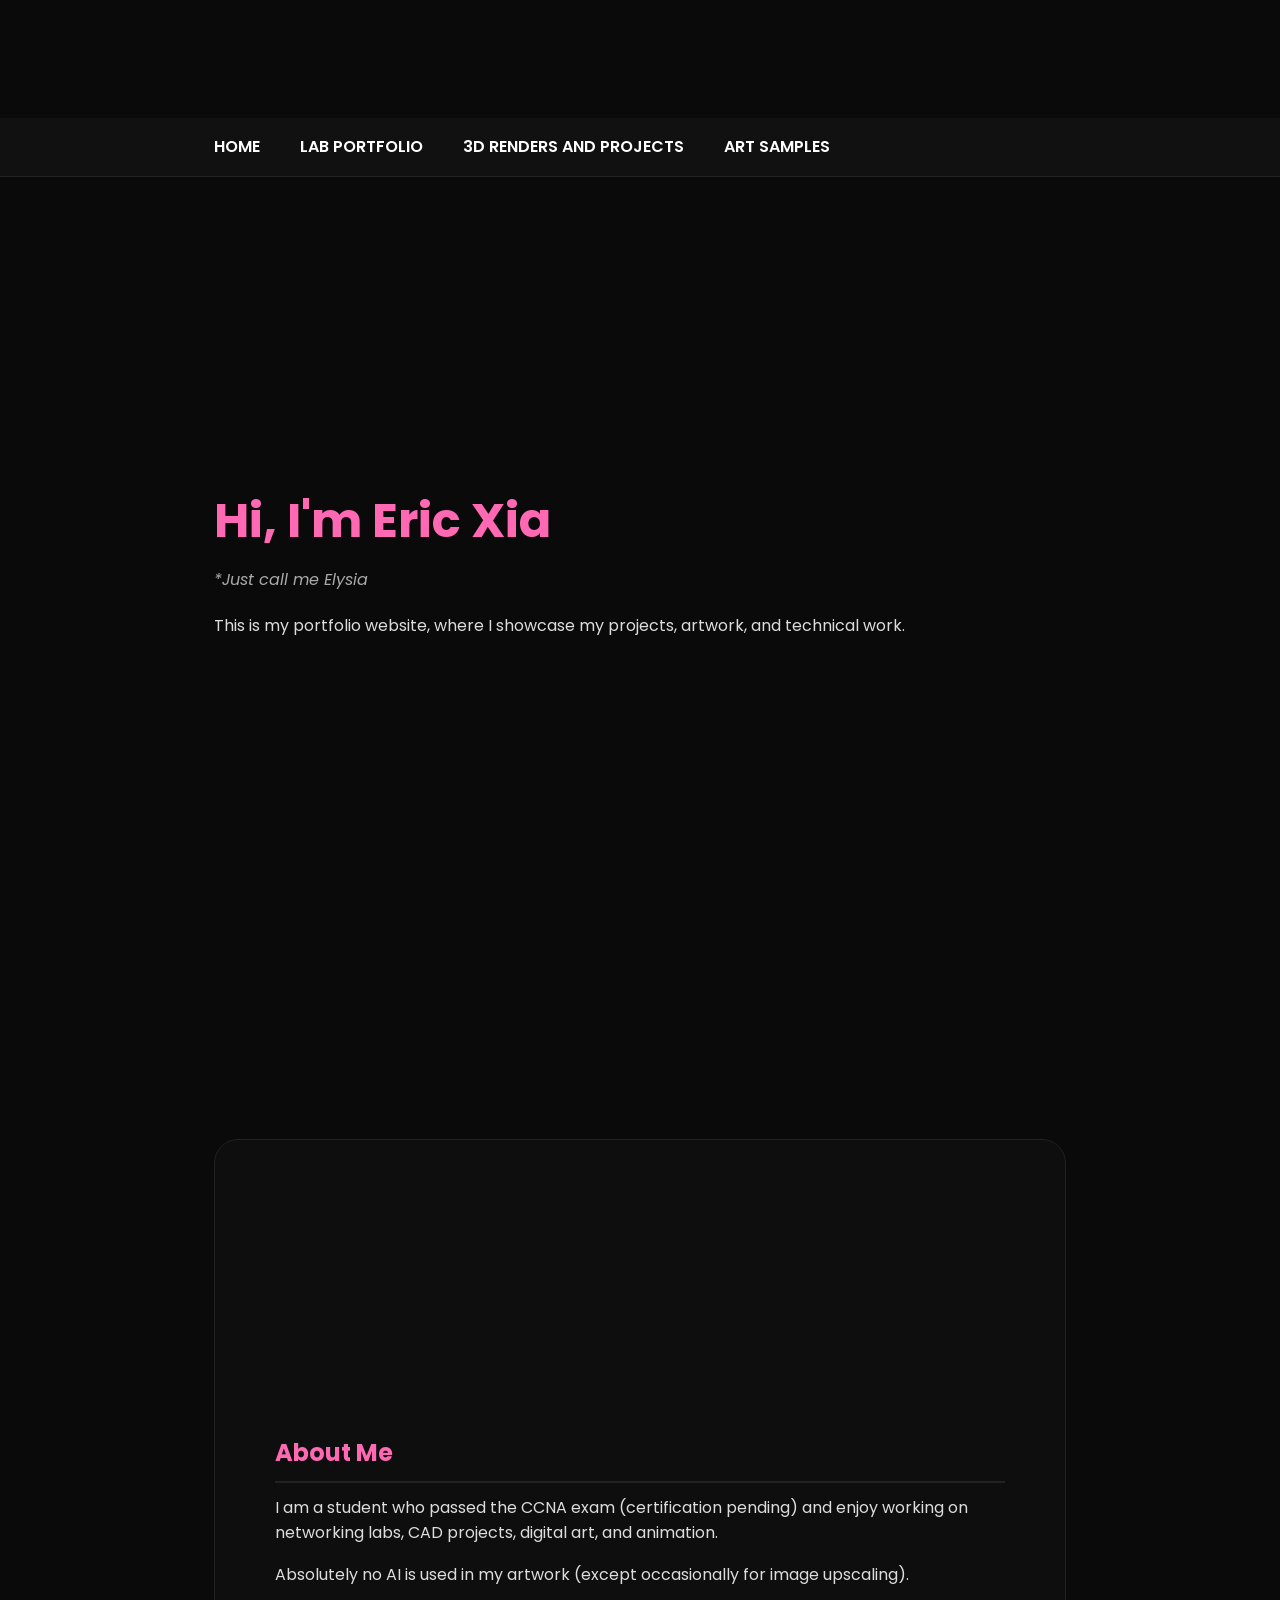
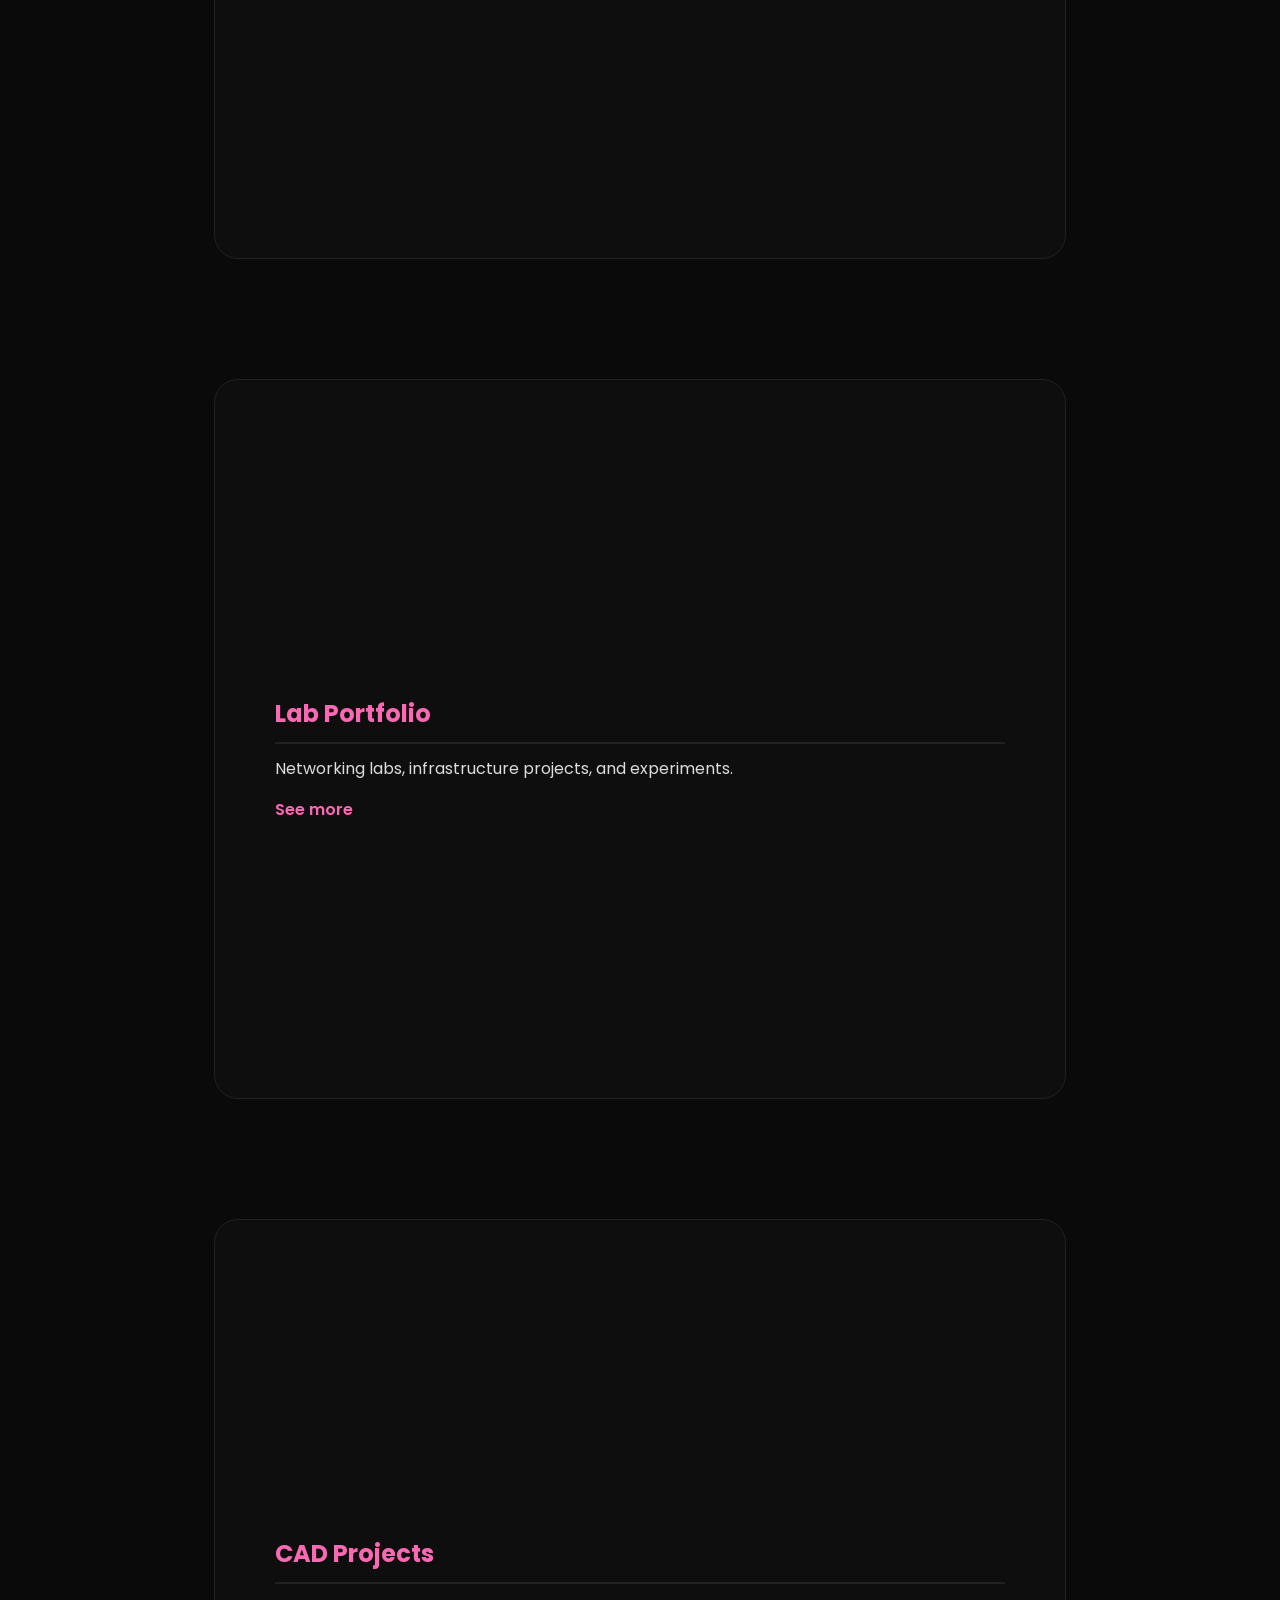
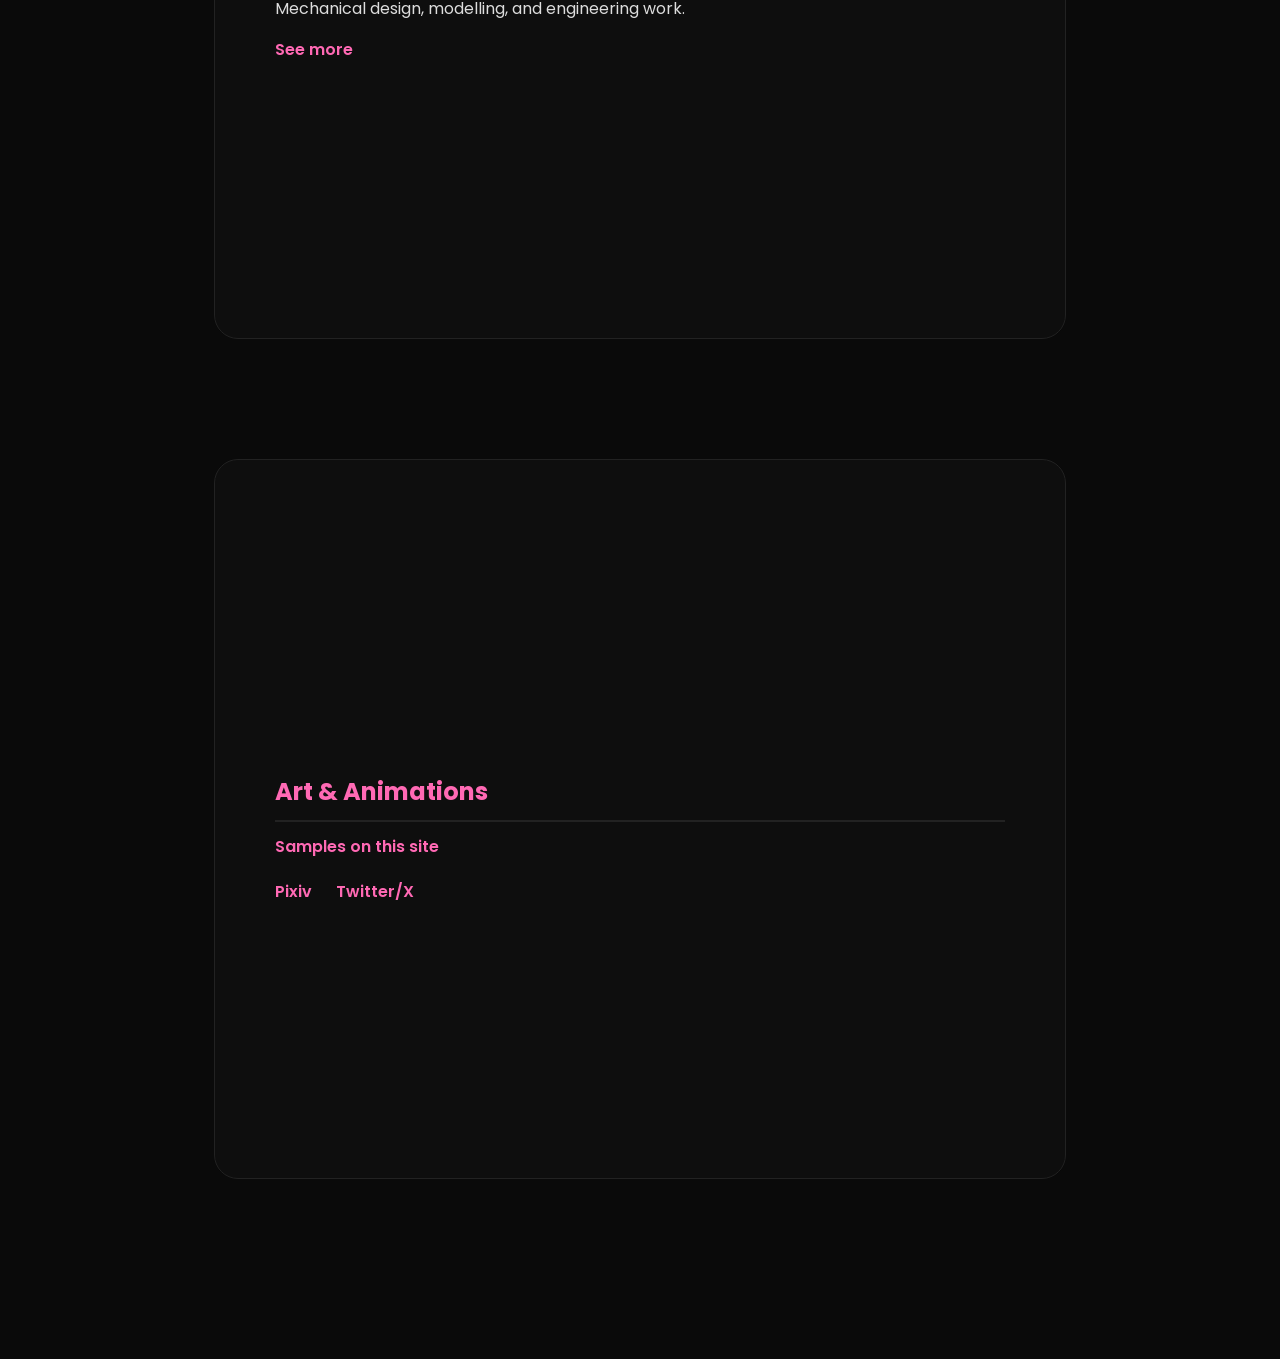
==== index.html @ 5b7f1ff5 "Update name and subtitle in index.html" ====
<!DOCTYPE html>
<html>
<head>
  <title>my silly website~</title>

  <link rel="preconnect" href="https://fonts.googleapis.com">
  <link rel="preconnect" href="https://fonts.gstatic.com" crossorigin>
  <link href="https://fonts.googleapis.com/css2?family=Poppins:wght@400;600;700&display=swap" rel="stylesheet">

  <style>
    * {
      margin: 0;
      padding: 0;
      box-sizing: border-box;
    }

    html {
      scroll-behavior: smooth;
      scroll-snap-type: y mandatory;
    }

    .hero,
    .card {
      scroll-snap-align: center;
    }
    
    .navbar {
      background: #111;
      border-bottom: 1px solid #222;
      position: sticky;
      top: 0;
      z-index: 100;
    }

    .nav-container {
      max-width: 900px;
      margin: 0 auto;
      padding: 16px 24px;
      display: flex;
      gap: 20px;
      align-items: center;
    }

    .nav-container a {
      color: white;
      text-decoration: none;
      font-weight: 600;
      transition: 0.2s;
    }

    .nav-container a:hover {
      color: hotpink;
    }
    
    body {
      background: #0a0a0a;
      color: white;
      font-family: "Poppins", sans-serif;
      line-height: 1.6;
    }

    .container {
      max-width: 900px;
      margin: 0 auto;
      padding: 60px 24px;
    }

    .hero {
      min-height: 100vh;

      display: flex;
      flex-direction: column;
      justify-content: center;

      margin-bottom: 100px;
    }

    h1 {
      color: hotpink;
      font-size: 3rem;
      margin-bottom: 8px;
    }

    .subtitle {
      color: #aaa;
      font-style: italic;
      margin-bottom: 20px;
    }

    h2 {
      color: hotpink;
      margin-top: 40px;
      margin-bottom: 12px;
      border-bottom: 2px solid #222;
      padding-bottom: 8px;
    }

    p {
      color: #ddd;
      margin-bottom: 16px;
    }

    .card {
      will-change: transform, opacity;
      
      min-height: 80vh;

      display: flex;
      flex-direction: column;
      justify-content: center;

      background: rgba(17,17,17,0.75);
      border: 1px solid #222;
      border-radius: 24px;

      padding: 60px;
      margin: 120px 0;

      backdrop-filter: blur(12px);

      opacity: 0;
      transform: translateY(60px);

      transition:
      opacity 0.8s ease,
      transform 0.8s ease,
      border-color 0.3s ease;
    }

    .card.show {
      opacity: 1;
      transform: translateY(0);
    }

    .card:hover {
      border-color: hotpink;
    }

    a {
      color: hotpink;
      text-decoration: none;
      font-weight: 600;
      margin-right: 20px;
    }

    a:hover {
      text-decoration: underline;
    }

    .links {
      margin-top: 20px;
    }
  </style>
</head>

<body>
  <nav class="navbar">
    <div class="nav-container">
      <a href="index.html">HOME</a>
      <a href="Portfolio.html">LAB PORTFOLIO</a>
      <a href="3DRenders.html">3D RENDERS AND PROJECTS</a>
      <a href="ArtSamples.html">ART SAMPLES</a>
    </div>
  </nav>
  
  <div class="container">

    <section class="hero">
      <h1>Hi, I'm Eric Xia</h1>
      <p class="subtitle">*Just call me Elysia</p>

      <p>
        This is my portfolio website, where I showcase my projects,
        artwork, and technical work.
      </p>
    </section>

    <div class="card">
      <h2>About Me</h2>

      <p>
        I am a student who passed the CCNA exam (certification pending)
        and enjoy working on networking labs, CAD projects,
        digital art, and animation.
      </p>

      <p>
        Absolutely no AI is used in my artwork
        (except occasionally for image upscaling).
      </p>
    </div>

    <div class="card">
      <h2>Lab Portfolio</h2>
      <p>Networking labs, infrastructure projects, and experiments.</p>
      <a  href="Portfolio.html">See  more</a>
    </div>

    <div class="card">
      <h2>CAD Projects</h2>
      <p>Mechanical design, modelling, and engineering work.</p>
      <a  href="3DRenders.html">See  more</a>
    </div>

    <div class="card">
      <h2>Art & Animations</h2>
      <a  href="ArtSamples.html">Samples on this site</a>
      <div class="links">
        <a href="https://www.pixiv.net/en/users/105636542">Pixiv</a>
        <a href="https://x.com/efy1228">Twitter/X</a>
      </div>
    </div>

  </div>
  <script>
    const observer = new IntersectionObserver(
      (entries) => {
        entries.forEach((entry) => {
          if (entry.isIntersecting) {
            entry.target.classList.add("show");
          }
        });
      },
      {
        threshold: 0.25
      }
    );
    
    document.querySelectorAll(".card").forEach((card) => {
      observer.observe(card);
    });
  </script>
</body>
</html>
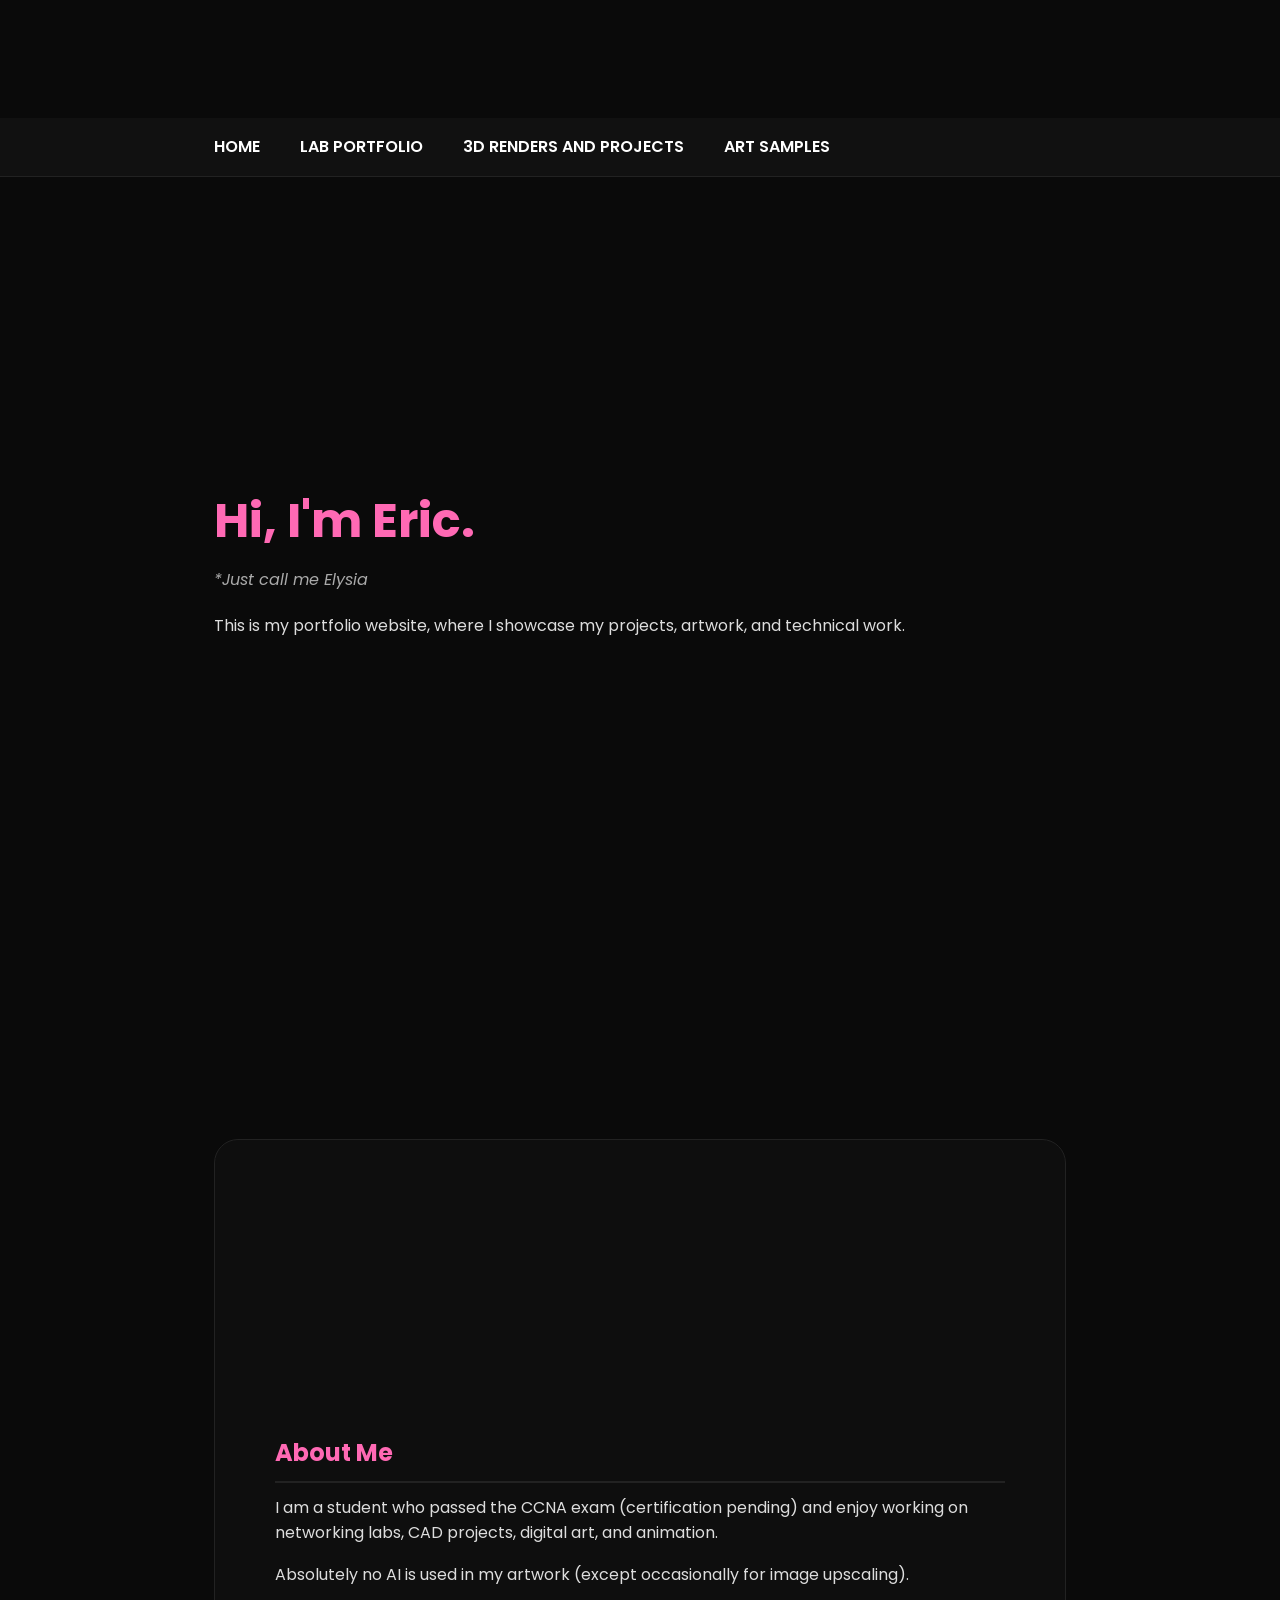
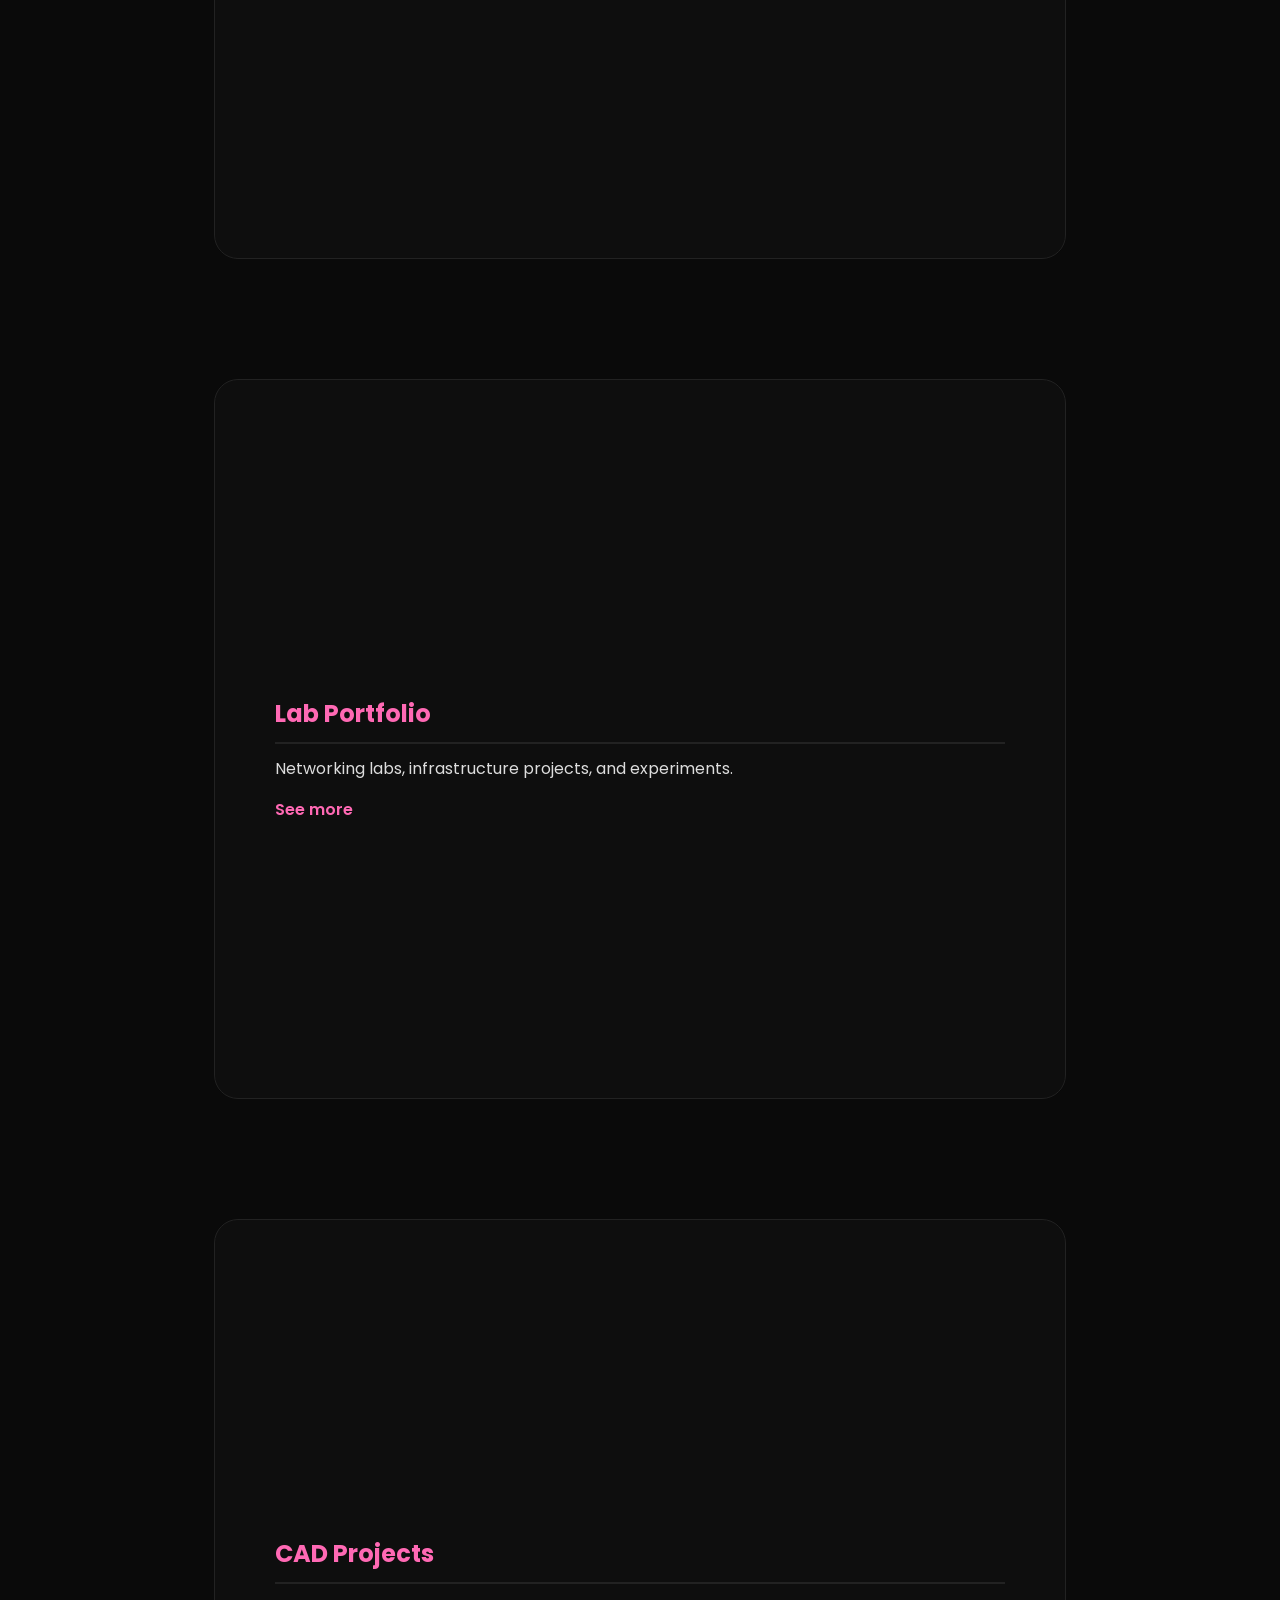
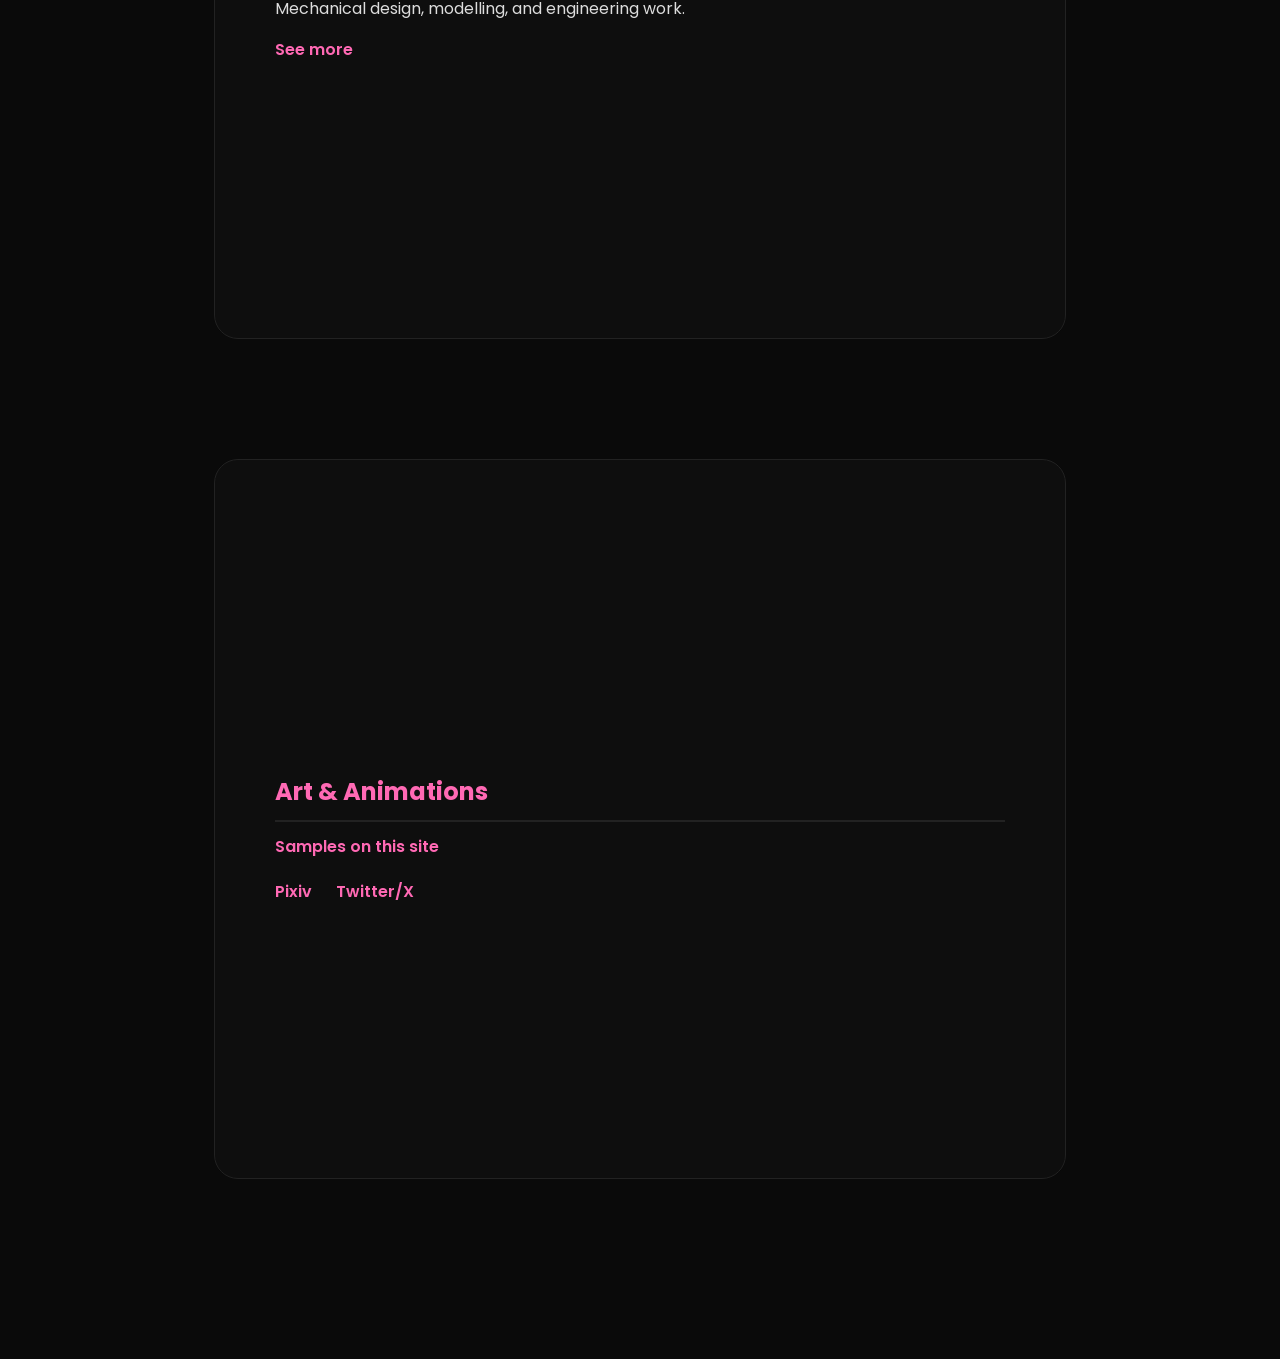
==== commit 98489bdf: "Update header text in index.html" ====
--- a/index.html
+++ b/index.html
@@ -166,7 +166,7 @@
   <div class="container">
 
     <section class="hero">
-      <h1>Hi, I'm Eric Xia</h1>
+      <h1>Hi, I'm Eric.</h1>
       <p class="subtitle">*Just call me Elysia</p>
 
       <p>
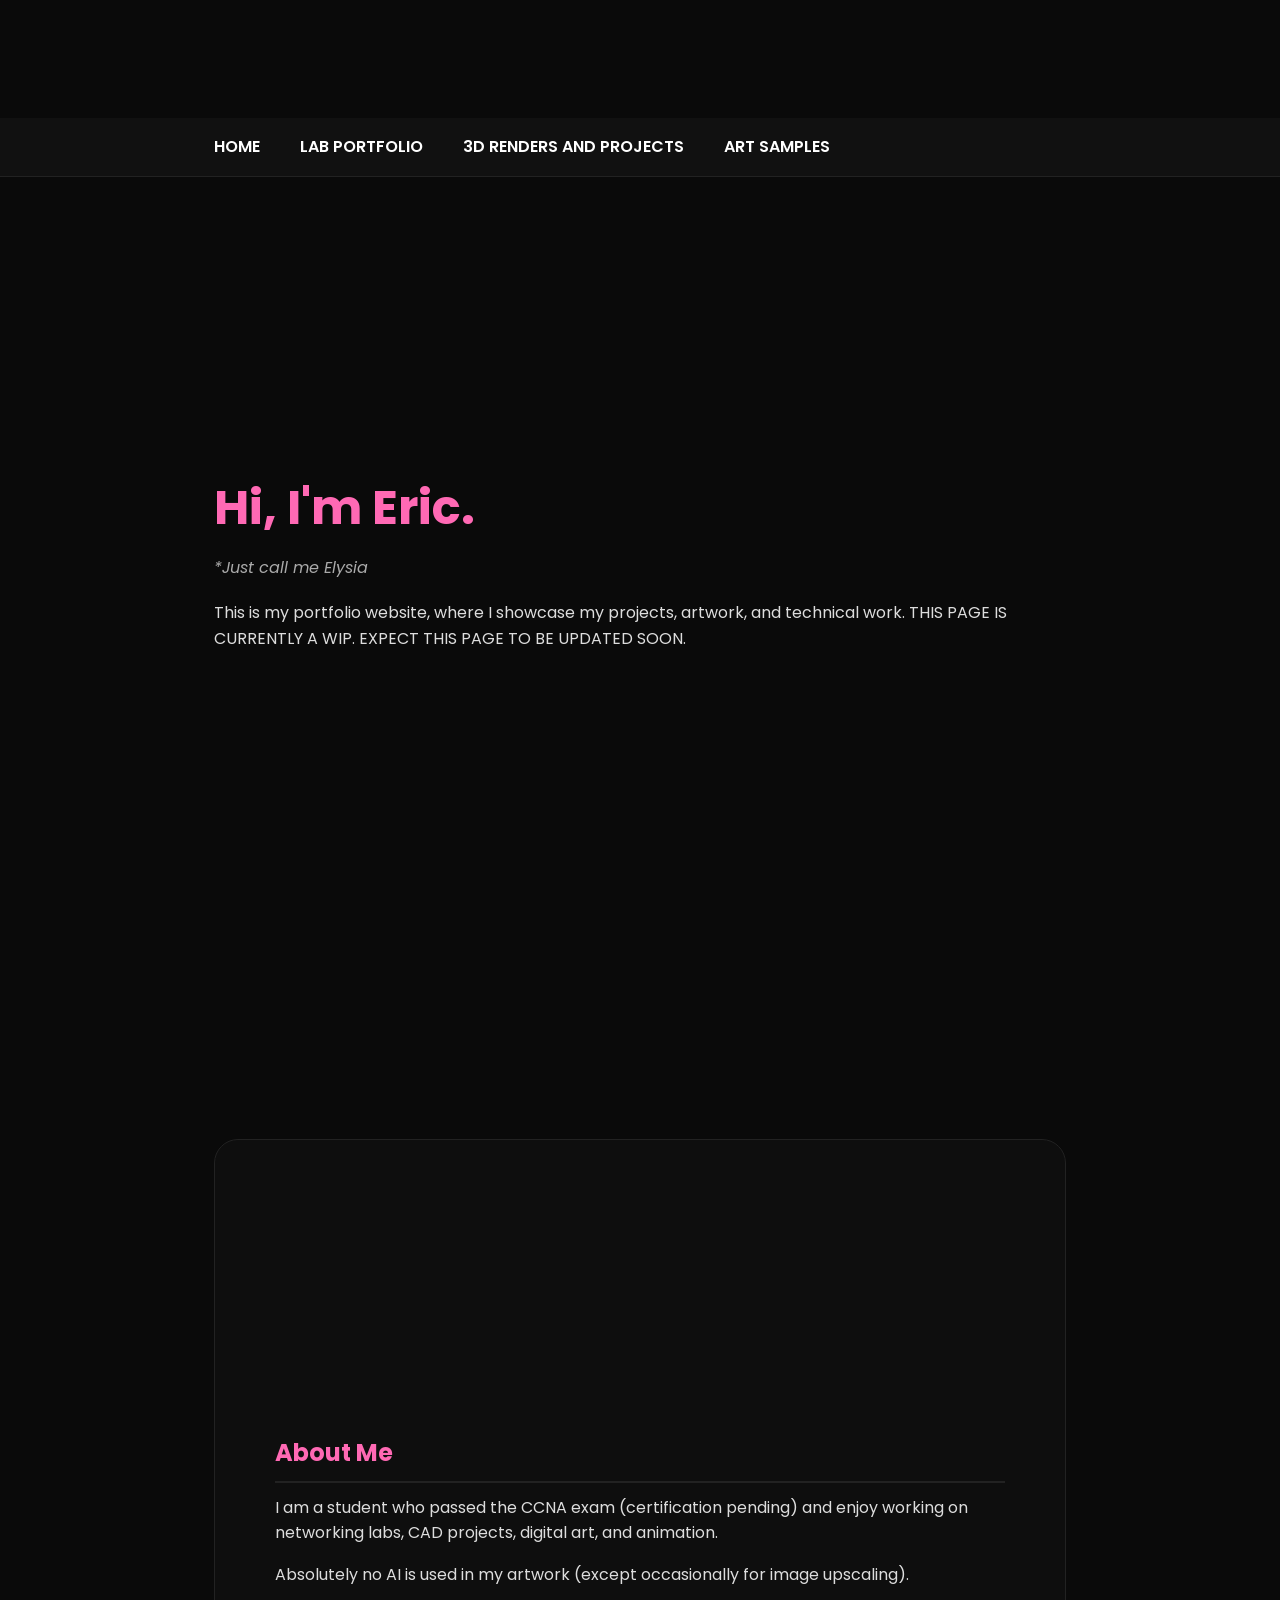
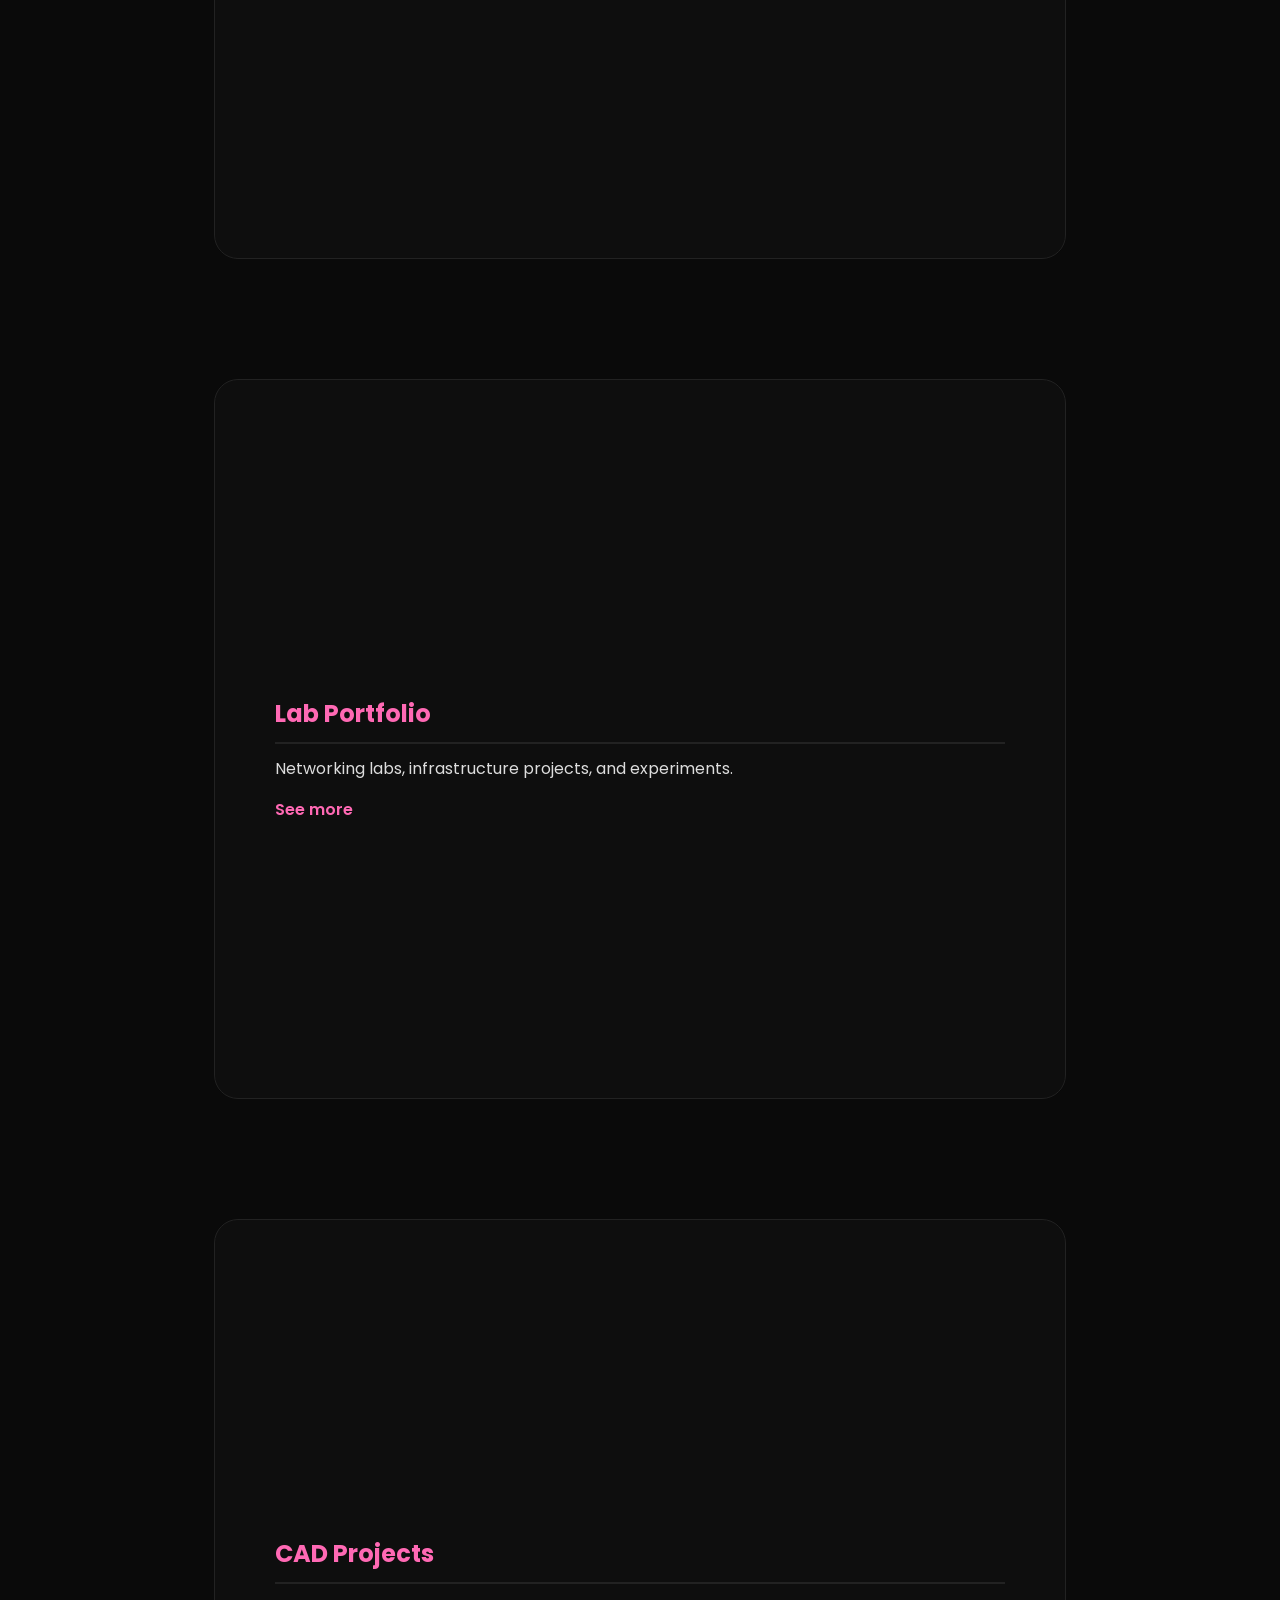
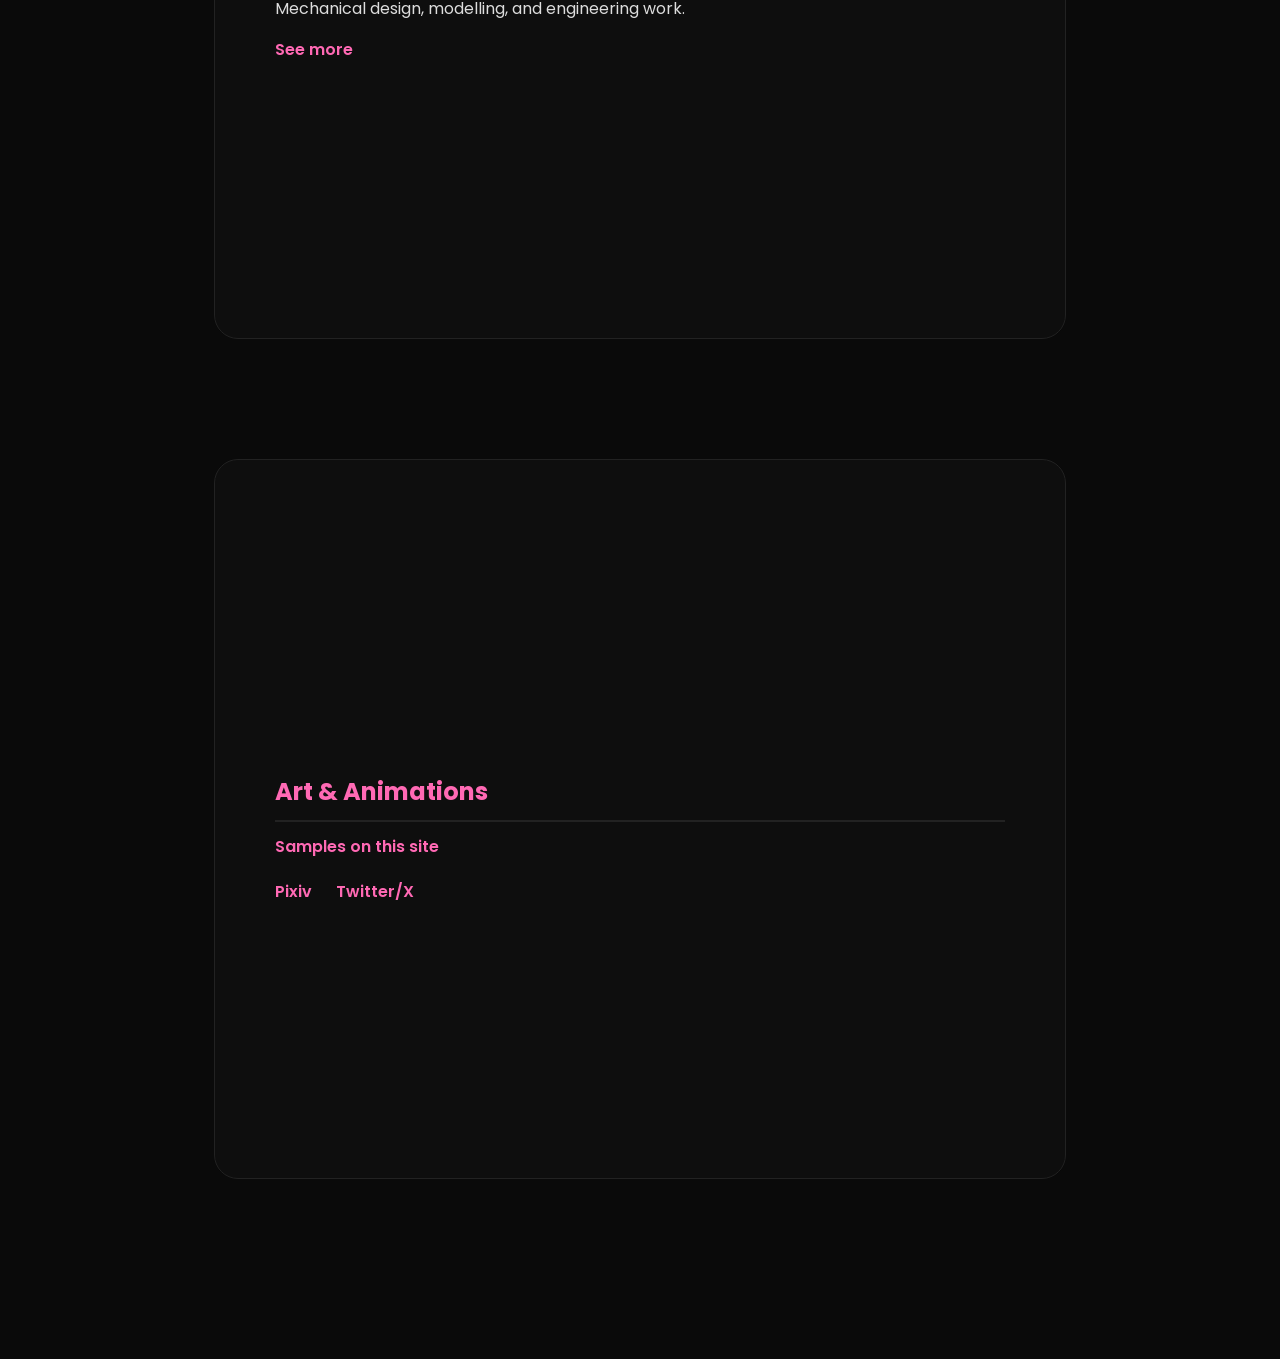
==== commit af4b32ef: "Add WIP notice to portfolio website Added a note indicating that the page is a work in progress and " ====
--- a/index.html
+++ b/index.html
@@ -172,6 +172,8 @@
       <p>
         This is my portfolio website, where I showcase my projects,
         artwork, and technical work.
+        THIS PAGE IS CURRENTLY A WIP. EXPECT THIS PAGE TO BE UPDATED
+        SOON.
       </p>
     </section>
 
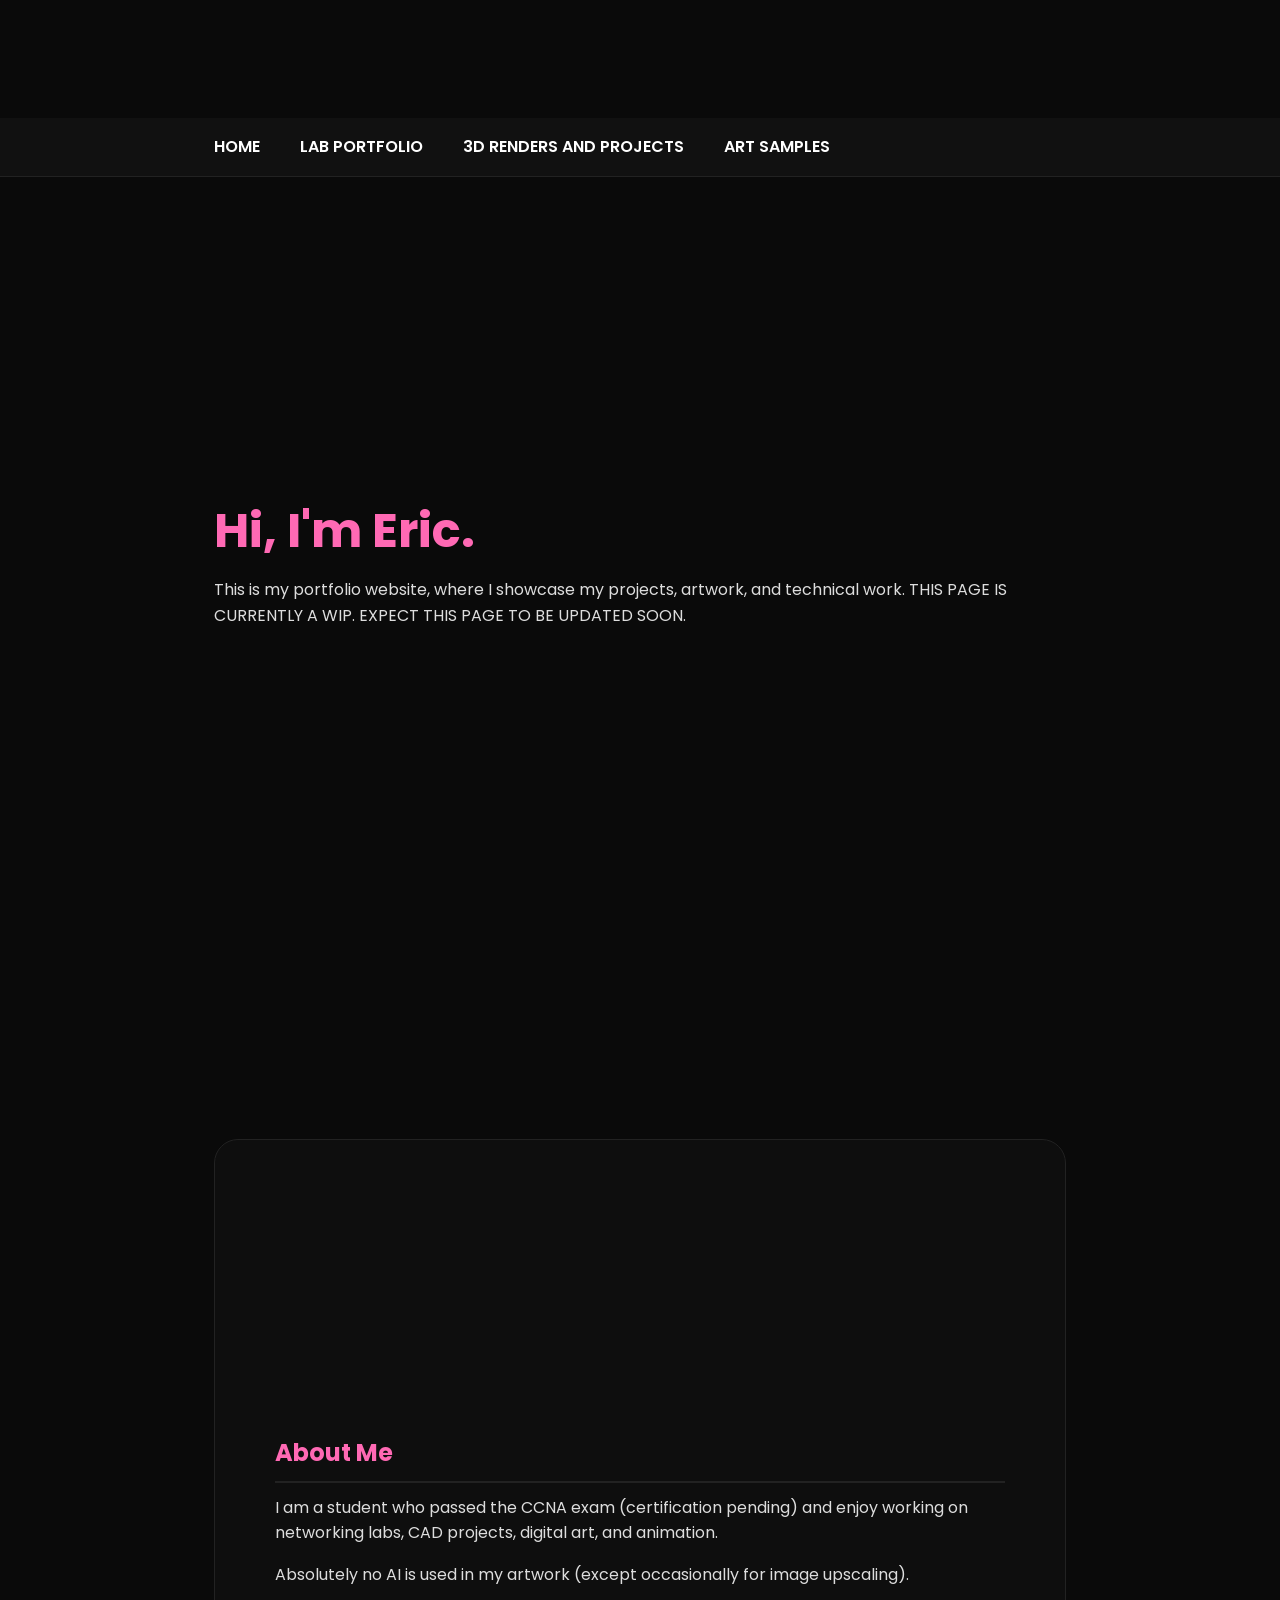
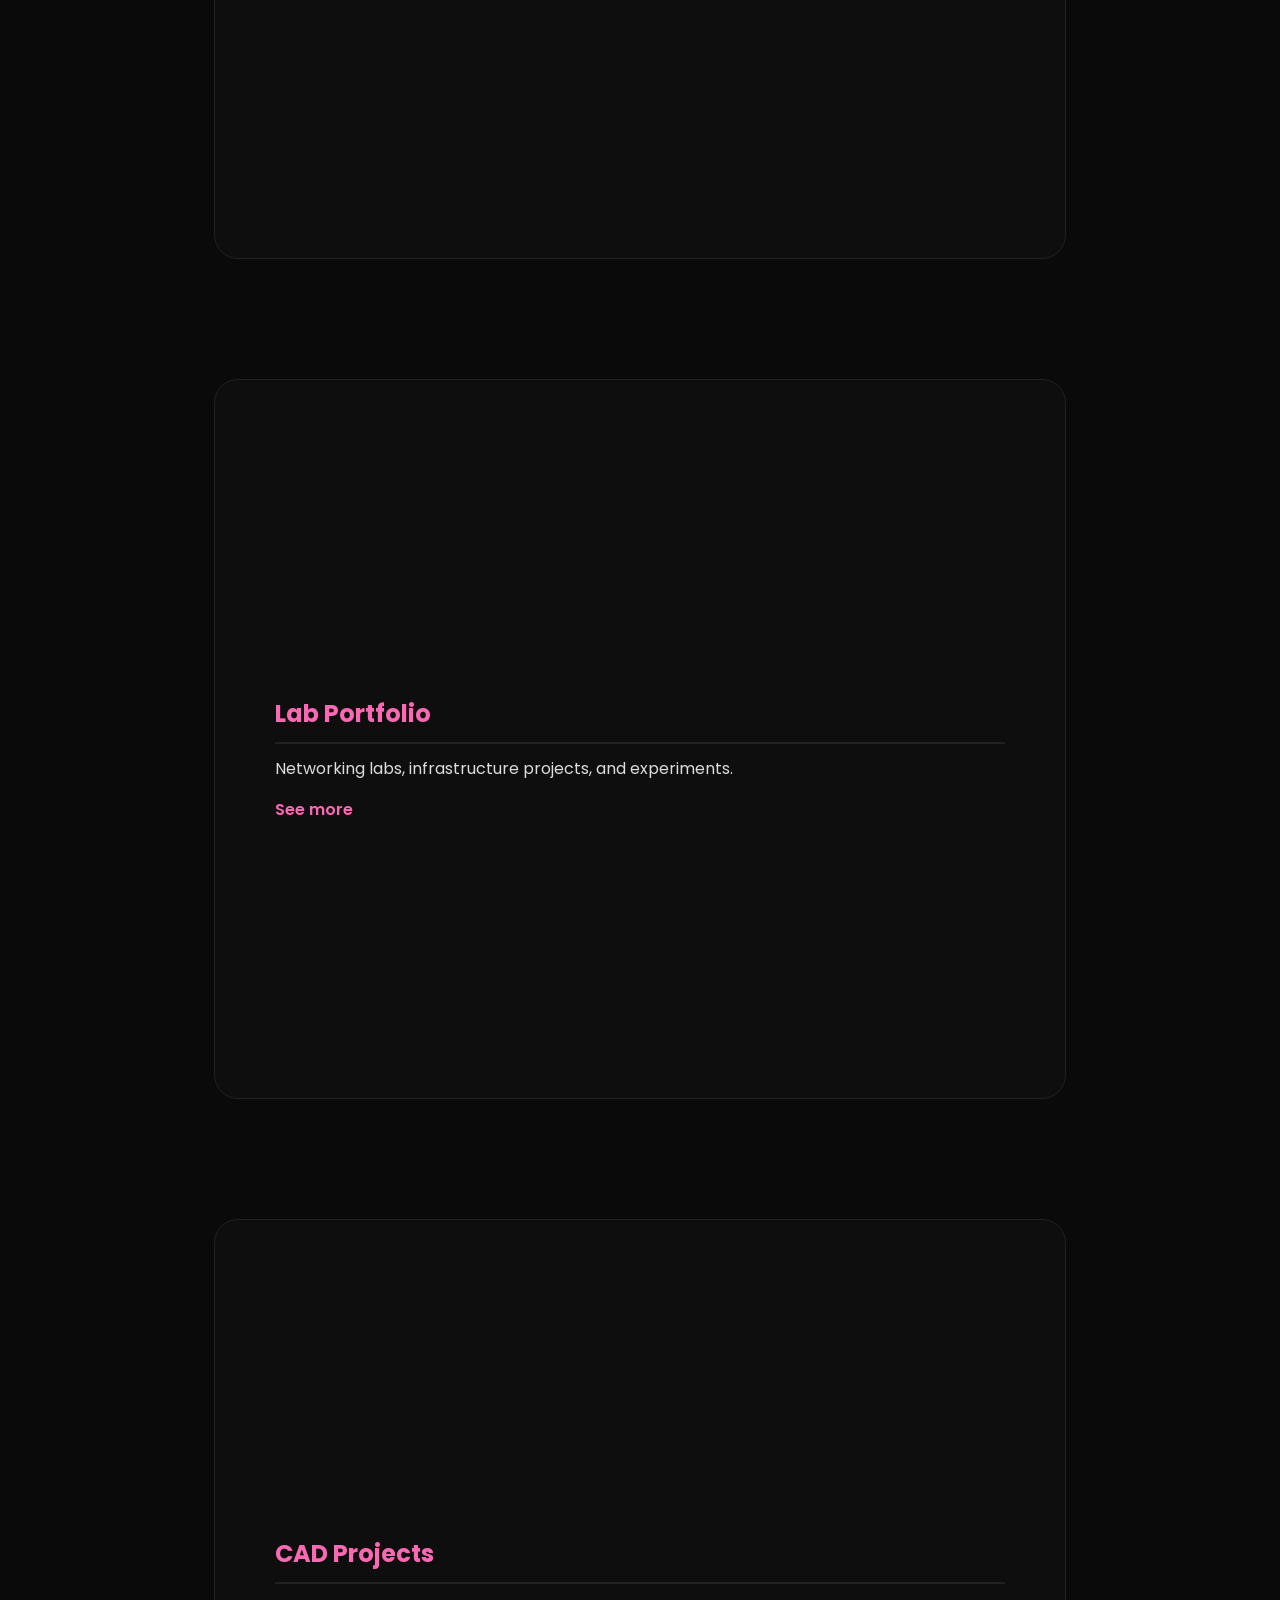
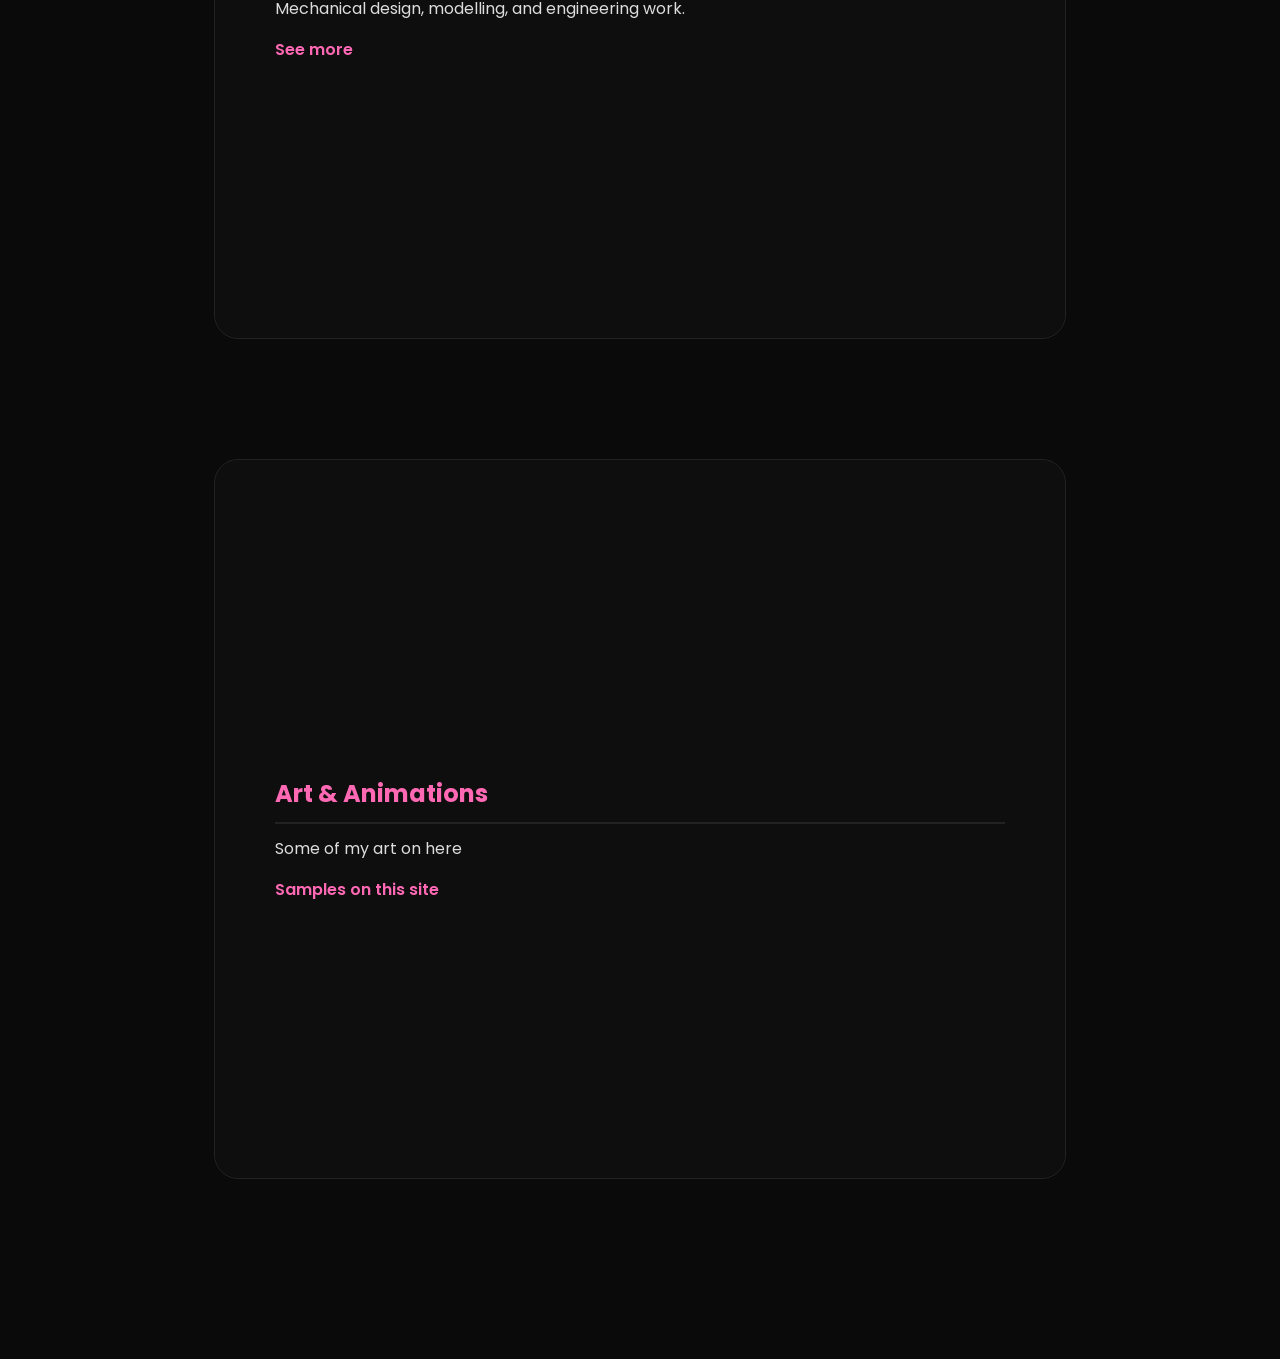
==== commit 8dbb1333: "Update index.html by removing subtitle and links Removed subtitle and external links from the portfo" ====
--- a/index.html
+++ b/index.html
@@ -167,7 +167,6 @@
 
     <section class="hero">
       <h1>Hi, I'm Eric.</h1>
-      <p class="subtitle">*Just call me Elysia</p>
 
       <p>
         This is my portfolio website, where I showcase my projects,
@@ -206,11 +205,8 @@
 
     <div class="card">
       <h2>Art & Animations</h2>
+      <p>Some of my art on here</p>
       <a  href="ArtSamples.html">Samples on this site</a>
-      <div class="links">
-        <a href="https://www.pixiv.net/en/users/105636542">Pixiv</a>
-        <a href="https://x.com/efy1228">Twitter/X</a>
-      </div>
     </div>
 
   </div>
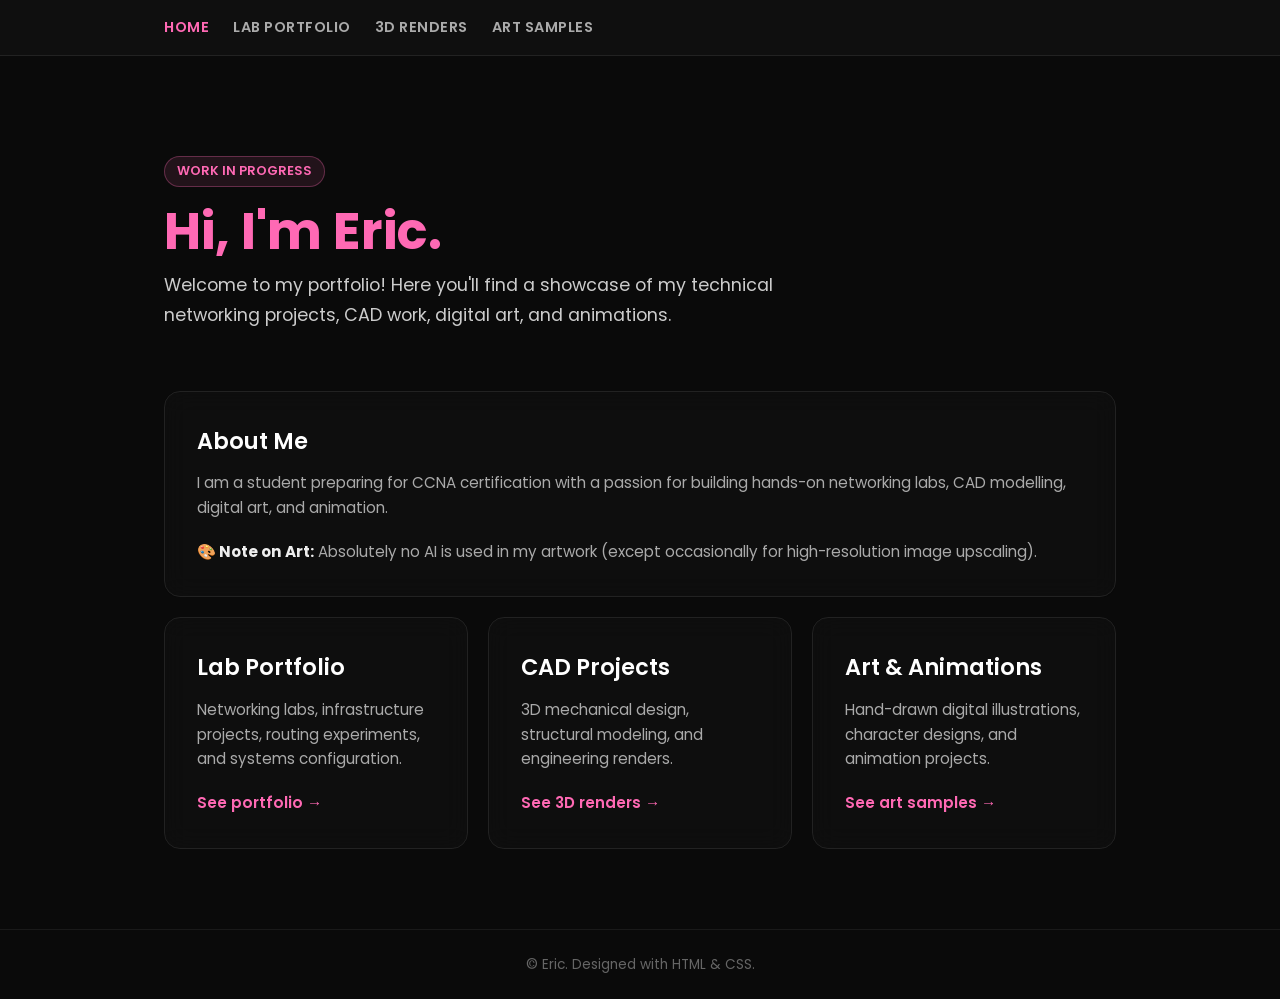
==== commit f9d81e8b: "Refactor index.html for portfolio website Updated HTML structure and styles for improved layout and " ====
--- a/index.html
+++ b/index.html
@@ -1,11 +1,13 @@
 <!DOCTYPE html>
-<html>
+<html lang="en">
 <head>
-  <title>my silly website~</title>
+  <meta charset="UTF-8">
+  <meta name="viewport" content="width=device-width, initial-scale=1.0">
+  <title>Eric's Portfolio</title>
 
   <link rel="preconnect" href="https://fonts.googleapis.com">
   <link rel="preconnect" href="https://fonts.gstatic.com" crossorigin>
-  <link href="https://fonts.googleapis.com/css2?family=Poppins:wght@400;600;700&display=swap" rel="stylesheet">
+  <link href="https://fonts.googleapis.com/css2?family=Poppins:wght@400;500;600;700&display=swap" rel="stylesheet">
 
   <style>
     * {
@@ -16,115 +18,128 @@
 
     html {
       scroll-behavior: smooth;
-      scroll-snap-type: y mandatory;
-    }
-
-    .hero,
-    .card {
-      scroll-snap-align: center;
     }
     
+    body {
+      background: #0a0a0a;
+      color: #e5e5e5;
+      font-family: "Poppins", sans-serif;
+      line-height: 1.6;
+      min-height: 100vh;
+      display: flex;
+      flex-direction: column;
+    }
+
+    /* Navbar */
     .navbar {
-      background: #111;
+      background: rgba(17, 17, 17, 0.85);
       border-bottom: 1px solid #222;
       position: sticky;
       top: 0;
       z-index: 100;
+      backdrop-filter: blur(10px);
     }
 
     .nav-container {
-      max-width: 900px;
+      max-width: 1000px;
       margin: 0 auto;
       padding: 16px 24px;
       display: flex;
+      gap: 24px;
+      align-items: center;
+      flex-wrap: wrap;
+    }
+
+    .nav-container a {
+      color: #aaa;
+      text-decoration: none;
+      font-weight: 600;
+      font-size: 0.9rem;
+      letter-spacing: 0.5px;
+      transition: color 0.2s ease;
+    }
+
+    .nav-container a:hover,
+    .nav-container a.active {
+      color: hotpink;
+    }
+
+    /* Main Container */
+    .container {
+      max-width: 1000px;
+      width: 100%;
+      margin: 0 auto;
+      padding: 40px 24px 80px;
+      flex: 1;
+    }
+
+    /* Hero Section */
+    .hero {
+      padding: 60px 0 40px;
+      max-width: 700px;
+    }
+
+    h1 {
+      color: hotpink;
+      font-size: 3.2rem;
+      font-weight: 700;
+      line-height: 1.1;
+      margin-bottom: 12px;
+    }
+
+    .subtitle {
+      color: #888;
+      font-size: 1rem;
+      margin-top: -4px;
+      margin-bottom: 16px;
+    }
+
+    .hero-text {
+      color: #ccc;
+      font-size: 1.1rem;
+      line-height: 1.7;
+    }
+
+    .badge {
+      display: inline-block;
+      background: rgba(255, 105, 180, 0.1);
+      color: hotpink;
+      border: 1px solid rgba(255, 105, 180, 0.3);
+      padding: 4px 12px;
+      border-radius: 20px;
+      font-size: 0.8rem;
+      font-weight: 600;
+      margin-bottom: 16px;
+    }
+
+    /* Grid Layout for Cards */
+    .grid-container {
+      display: grid;
+      grid-template-columns: repeat(auto-fit, minmax(280px, 1fr));
       gap: 20px;
-      align-items: center;
-    }
-
-    .nav-container a {
-      color: white;
-      text-decoration: none;
-      font-weight: 600;
-      transition: 0.2s;
-    }
-
-    .nav-container a:hover {
-      color: hotpink;
-    }
-    
-    body {
-      background: #0a0a0a;
-      color: white;
-      font-family: "Poppins", sans-serif;
-      line-height: 1.6;
-    }
-
-    .container {
-      max-width: 900px;
-      margin: 0 auto;
-      padding: 60px 24px;
-    }
-
-    .hero {
-      min-height: 100vh;
-
+      margin-top: 20px;
+    }
+
+    /* Full width card modifier for About section */
+    .card-full {
+      grid-column: 1 / -1;
+    }
+
+    /* Cards */
+    .card {
+      background: rgba(17, 17, 17, 0.7);
+      border: 1px solid #222;
+      border-radius: 16px;
+      padding: 32px;
+      backdrop-filter: blur(12px);
       display: flex;
       flex-direction: column;
-      justify-content: center;
-
-      margin-bottom: 100px;
-    }
-
-    h1 {
-      color: hotpink;
-      font-size: 3rem;
-      margin-bottom: 8px;
-    }
-
-    .subtitle {
-      color: #aaa;
-      font-style: italic;
-      margin-bottom: 20px;
-    }
-
-    h2 {
-      color: hotpink;
-      margin-top: 40px;
-      margin-bottom: 12px;
-      border-bottom: 2px solid #222;
-      padding-bottom: 8px;
-    }
-
-    p {
-      color: #ddd;
-      margin-bottom: 16px;
-    }
-
-    .card {
-      will-change: transform, opacity;
+      justify-content: space-between;
       
-      min-height: 80vh;
-
-      display: flex;
-      flex-direction: column;
-      justify-content: center;
-
-      background: rgba(17,17,17,0.75);
-      border: 1px solid #222;
-      border-radius: 24px;
-
-      padding: 60px;
-      margin: 120px 0;
-
-      backdrop-filter: blur(12px);
-
+      /* Smooth Animations */
       opacity: 0;
-      transform: translateY(60px);
-
-      transition:
-      opacity 0.8s ease,
-      transform 0.8s ease,
-      border-color 0.3s ease;
+      transform: translateY(20px);
+      transition: opacity 0.6s ease, transform 0.6s ease, border-color 0.3s ease, box-shadow 0.3s ease;
     }
 
     .card.show {
@@ -134,83 +149,129 @@
 
     .card:hover {
       border-color: hotpink;
-    }
-
-    a {
+      box-shadow: 0 8px 24px rgba(255, 105, 180, 0.08);
+    }
+
+    .card h2 {
+      color: #fff;
+      font-size: 1.4rem;
+      font-weight: 600;
+      margin-bottom: 12px;
+    }
+
+    .card p {
+      color: #aaa;
+      font-size: 0.95rem;
+      margin-bottom: 20px;
+    }
+
+    .card-link {
       color: hotpink;
       text-decoration: none;
       font-weight: 600;
-      margin-right: 20px;
-    }
-
-    a:hover {
-      text-decoration: underline;
-    }
-
-    .links {
-      margin-top: 20px;
+      font-size: 0.95rem;
+      display: inline-flex;
+      align-items: center;
+      gap: 6px;
+      transition: gap 0.2s ease;
+    }
+
+    .card-link:hover {
+      gap: 10px;
+      text-decoration: none;
+    }
+
+    /* Footer */
+    footer {
+      border-top: 1px solid #1a1a1a;
+      text-align: center;
+      padding: 24px;
+      color: #666;
+      font-size: 0.85rem;
+    }
+
+    @media (max-width: 600px) {
+      h1 {
+        font-size: 2.4rem;
+      }
+      .card {
+        padding: 24px;
+      }
     }
   </style>
 </head>
 
 <body>
+
   <nav class="navbar">
     <div class="nav-container">
-      <a href="index.html">HOME</a>
+      <a href="index.html" class="active">HOME</a>
       <a href="Portfolio.html">LAB PORTFOLIO</a>
-      <a href="3DRenders.html">3D RENDERS AND PROJECTS</a>
+      <a href="3DRenders.html">3D RENDERS</a>
       <a href="ArtSamples.html">ART SAMPLES</a>
     </div>
   </nav>
   
   <div class="container">
 
-    <section class="hero">
+    <header class="hero">
+      <span class="badge">WORK IN PROGRESS</span>
       <h1>Hi, I'm Eric.</h1>
-
-      <p>
-        This is my portfolio website, where I showcase my projects,
-        artwork, and technical work.
-        THIS PAGE IS CURRENTLY A WIP. EXPECT THIS PAGE TO BE UPDATED
-        SOON.
+      <p class="hero-text">
+        Welcome to my portfolio! Here you'll find a showcase of my technical networking projects, CAD work, digital art, and animations.
       </p>
-    </section>
-
-    <div class="card">
-      <h2>About Me</h2>
-
-      <p>
-        I am a student who passed the CCNA exam (certification pending)
-        and enjoy working on networking labs, CAD projects,
-        digital art, and animation.
-      </p>
-
-      <p>
-        Absolutely no AI is used in my artwork
-        (except occasionally for image upscaling).
-      </p>
+    </header>
+
+    <div class="grid-container">
+
+      <!-- About Card (Full Width) -->
+      <div class="card card-full">
+        <div>
+          <h2>About Me</h2>
+          <p>
+            I am a student preparing for CCNA certification with a passion for building hands-on networking labs, CAD modelling, digital art, and animation.
+          </p>
+          <p style="margin-bottom: 0;">
+            <strong style="color: #eee;">🎨 Note on Art:</strong> Absolutely no AI is used in my artwork (except occasionally for high-resolution image upscaling).
+          </p>
+        </div>
+      </div>
+
+      <!-- Section Cards (Grid) -->
+      <div class="card">
+        <div>
+          <h2>Lab Portfolio</h2>
+          <p>Networking labs, infrastructure projects, routing experiments, and systems configuration.</p>
+        </div>
+        <a href="Portfolio.html" class="card-link">See portfolio &rarr;</a>
+      </div>
+
+      <div class="card">
+        <div>
+          <h2>CAD Projects</h2>
+          <p>3D mechanical design, structural modeling, and engineering renders.</p>
+        </div>
+        <a href="3DRenders.html" class="card-link">See 3D renders &rarr;</a>
+      </div>
+
+      <div class="card">
+        <div>
+          <h2>Art & Animations</h2>
+          <p>Hand-drawn digital illustrations, character designs, and animation projects.</p>
+        </div>
+        <a href="ArtSamples.html" class="card-link">See art samples &rarr;</a>
+      </div>
+
     </div>
 
-    <div class="card">
-      <h2>Lab Portfolio</h2>
-      <p>Networking labs, infrastructure projects, and experiments.</p>
-      <a  href="Portfolio.html">See  more</a>
-    </div>
-
-    <div class="card">
-      <h2>CAD Projects</h2>
-      <p>Mechanical design, modelling, and engineering work.</p>
-      <a  href="3DRenders.html">See  more</a>
-    </div>
-
-    <div class="card">
-      <h2>Art & Animations</h2>
-      <p>Some of my art on here</p>
-      <a  href="ArtSamples.html">Samples on this site</a>
-    </div>
-
   </div>
+
+  <footer>
+    &copy; Eric. Designed with HTML & CSS.
+  </footer>
+
   <script>
+    // Smooth fade-in observer
     const observer = new IntersectionObserver(
       (entries) => {
         entries.forEach((entry) => {
@@ -219,14 +280,13 @@
           }
         });
       },
-      {
-        threshold: 0.25
-      }
+      { threshold: 0.15 }
     );
     
     document.querySelectorAll(".card").forEach((card) => {
       observer.observe(card);
     });
   </script>
+
 </body>
 </html>
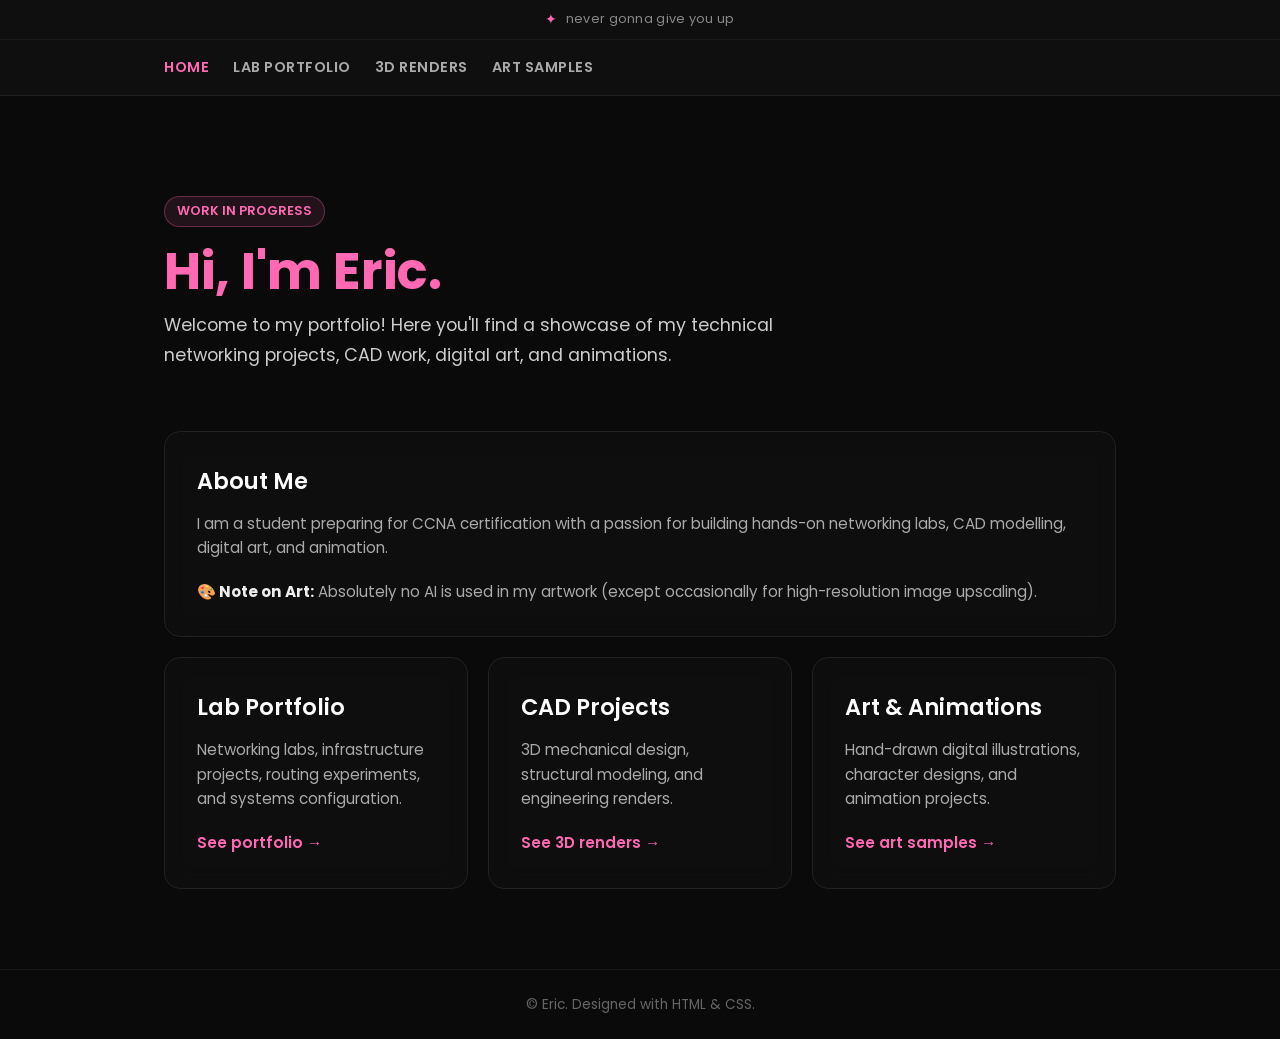
==== commit d60d09d9: "Implement random quote bar in index.html Added a random quote bar with styles and functionality to d" ====
--- a/index.html
+++ b/index.html
@@ -28,6 +28,26 @@
       min-height: 100vh;
       display: flex;
       flex-direction: column;
+    }
+
+    /* Top Quote Bar Styles */
+    .quote-bar {
+      background: #0f0f0f;
+      border-bottom: 1px solid #1a1a1a;
+      color: #888;
+      font-size: 0.8rem;
+      padding: 8px 16px;
+      text-align: center;
+      letter-spacing: 0.3px;
+      display: flex;
+      align-items: center;
+      justify-content: center;
+      gap: 8px;
+    }
+
+    .quote-bar span.quote-icon {
+      color: hotpink;
+      font-size: 0.9rem;
     }
 
     /* Navbar */
@@ -203,6 +223,12 @@
 
 <body>
 
+  <!-- Random Quote Bar -->
+  <div class="quote-bar">
+    <span class="quote-icon">✦</span>
+    <span id="random-quote">Loading quote...</span>
+  </div>
+
   <nav class="navbar">
     <div class="nav-container">
       <a href="index.html" class="active">HOME</a>
@@ -271,6 +297,24 @@
   </footer>
 
   <script>
+    // List of random quotes/sentences
+    const quotes = [
+      "GET IN THE ROBOT SHINJI",
+      "eugh, brudda, eugh",
+      "never gonna give you up",
+      "9+10 is indeed 21",
+      "'somebody help me!' -somebody help me kid",
+      "the 12 inch MacBook does indeed suck",
+      "'welcome to macbook airlines, where the fans are always at max speed'",
+      "heeheeheehaw",
+      "Mmm, trash! I love trash! Yum yum trash!"
+    ];
+
+    // Pick a random quote on load
+    const quoteElement = document.getElementById("random-quote");
+    const randomIndex = Math.floor(Math.random() * quotes.length);
+    quoteElement.textContent = quotes[randomIndex];
+
     // Smooth fade-in observer
     const observer = new IntersectionObserver(
       (entries) => {
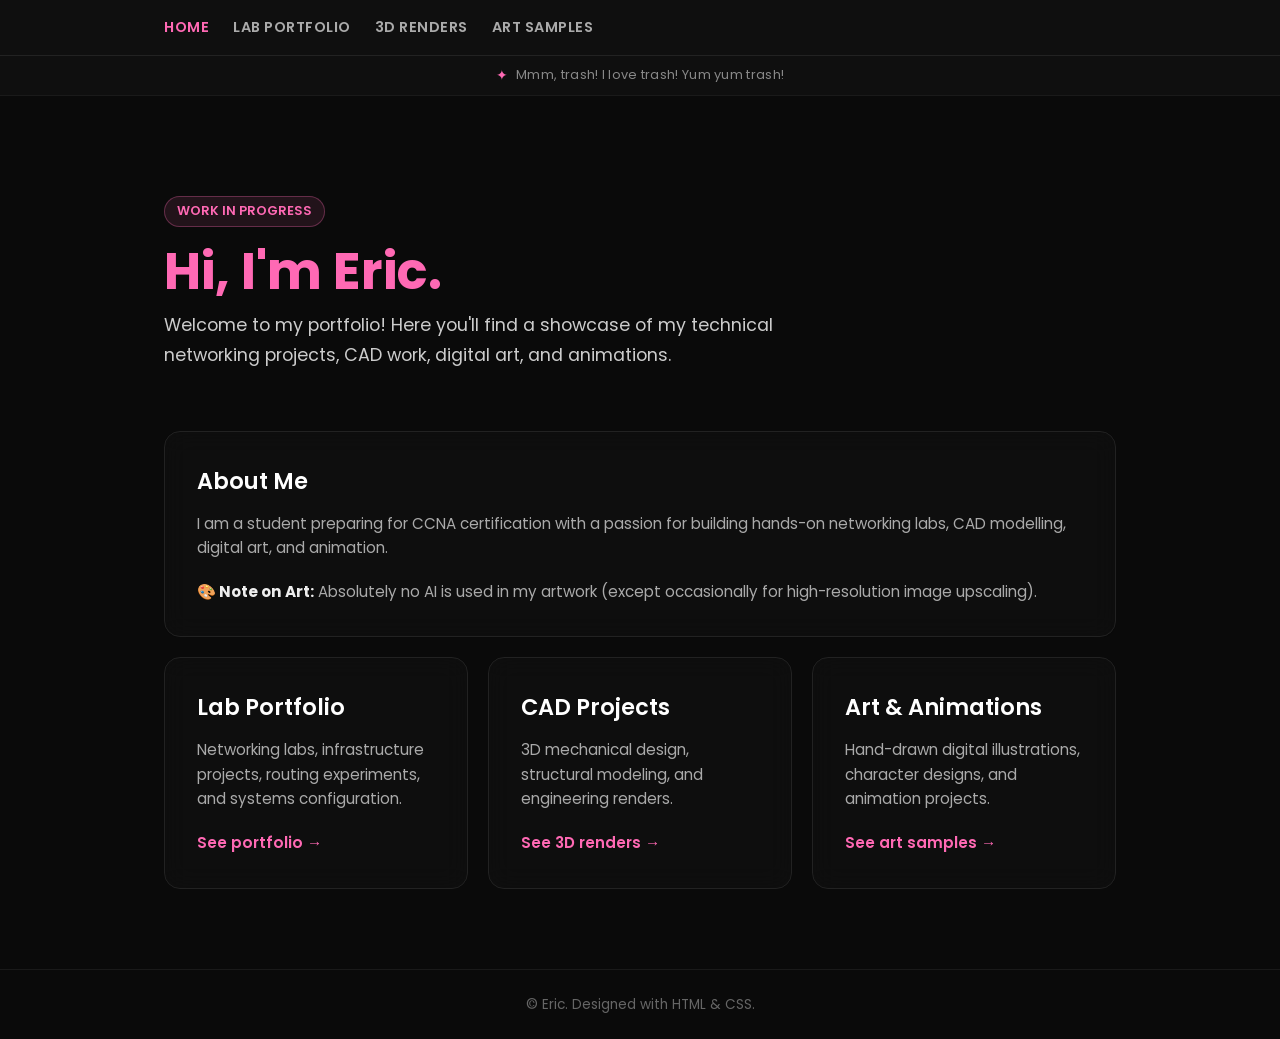
==== commit c5bb38dc: "Reintroduce quote bar below navbar in index.html" ====
--- a/index.html
+++ b/index.html
@@ -30,7 +30,41 @@
       flex-direction: column;
     }
 
-    /* Top Quote Bar Styles */
+    /* Navbar */
+    .navbar {
+      background: rgba(17, 17, 17, 0.85);
+      border-bottom: 1px solid #222;
+      position: sticky;
+      top: 0;
+      z-index: 100;
+      backdrop-filter: blur(10px);
+    }
+
+    .nav-container {
+      max-width: 1000px;
+      margin: 0 auto;
+      padding: 16px 24px;
+      display: flex;
+      gap: 24px;
+      align-items: center;
+      flex-wrap: wrap;
+    }
+
+    .nav-container a {
+      color: #aaa;
+      text-decoration: none;
+      font-weight: 600;
+      font-size: 0.9rem;
+      letter-spacing: 0.5px;
+      transition: color 0.2s ease;
+    }
+
+    .nav-container a:hover,
+    .nav-container a.active {
+      color: hotpink;
+    }
+
+    /* Quote Bar (Below Navbar) */
     .quote-bar {
       background: #0f0f0f;
       border-bottom: 1px solid #1a1a1a;
@@ -48,40 +82,6 @@
     .quote-bar span.quote-icon {
       color: hotpink;
       font-size: 0.9rem;
-    }
-
-    /* Navbar */
-    .navbar {
-      background: rgba(17, 17, 17, 0.85);
-      border-bottom: 1px solid #222;
-      position: sticky;
-      top: 0;
-      z-index: 100;
-      backdrop-filter: blur(10px);
-    }
-
-    .nav-container {
-      max-width: 1000px;
-      margin: 0 auto;
-      padding: 16px 24px;
-      display: flex;
-      gap: 24px;
-      align-items: center;
-      flex-wrap: wrap;
-    }
-
-    .nav-container a {
-      color: #aaa;
-      text-decoration: none;
-      font-weight: 600;
-      font-size: 0.9rem;
-      letter-spacing: 0.5px;
-      transition: color 0.2s ease;
-    }
-
-    .nav-container a:hover,
-    .nav-container a.active {
-      color: hotpink;
     }
 
     /* Main Container */
@@ -223,12 +223,7 @@
 
 <body>
 
-  <!-- Random Quote Bar -->
-  <div class="quote-bar">
-    <span class="quote-icon">✦</span>
-    <span id="random-quote">Loading quote...</span>
-  </div>
-
+  <!-- NAVBAR -->
   <nav class="navbar">
     <div class="nav-container">
       <a href="index.html" class="active">HOME</a>
@@ -237,6 +232,12 @@
       <a href="ArtSamples.html">ART SAMPLES</a>
     </div>
   </nav>
+
+  <!-- Random Quote Bar Below Navbar -->
+  <div class="quote-bar">
+    <span class="quote-icon">✦</span>
+    <span id="random-quote">Loading quote...</span>
+  </div>
   
   <div class="container">
 
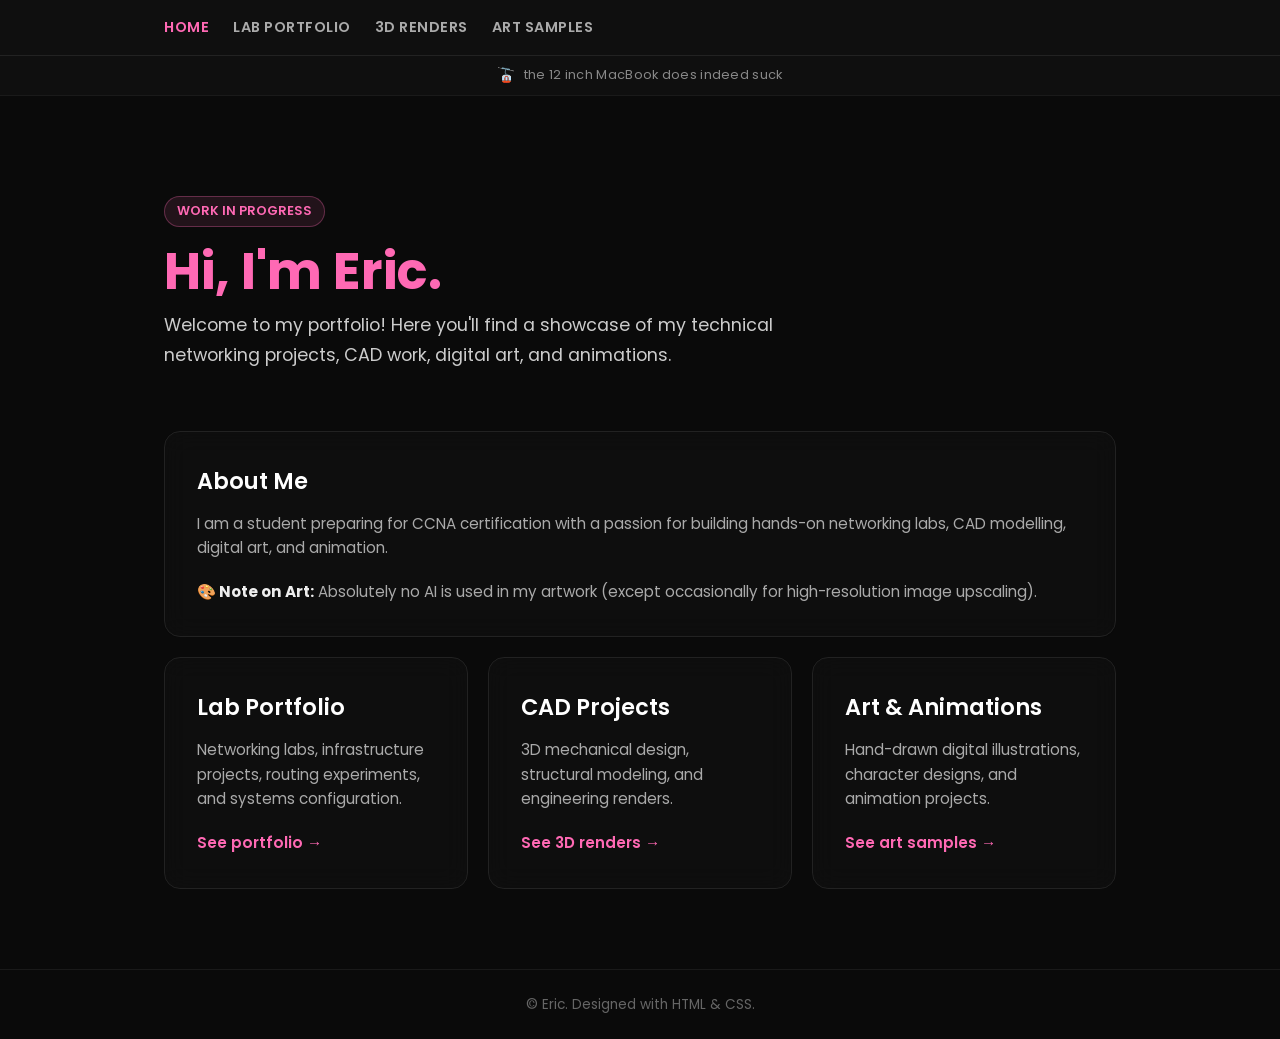
==== commit 80ef9ec2: "Change quote icon from star to taxi emoji" ====
--- a/index.html
+++ b/index.html
@@ -235,7 +235,7 @@
 
   <!-- Random Quote Bar Below Navbar -->
   <div class="quote-bar">
-    <span class="quote-icon">✦</span>
+    <span class="quote-icon">🚡</span>
     <span id="random-quote">Loading quote...</span>
   </div>
   
